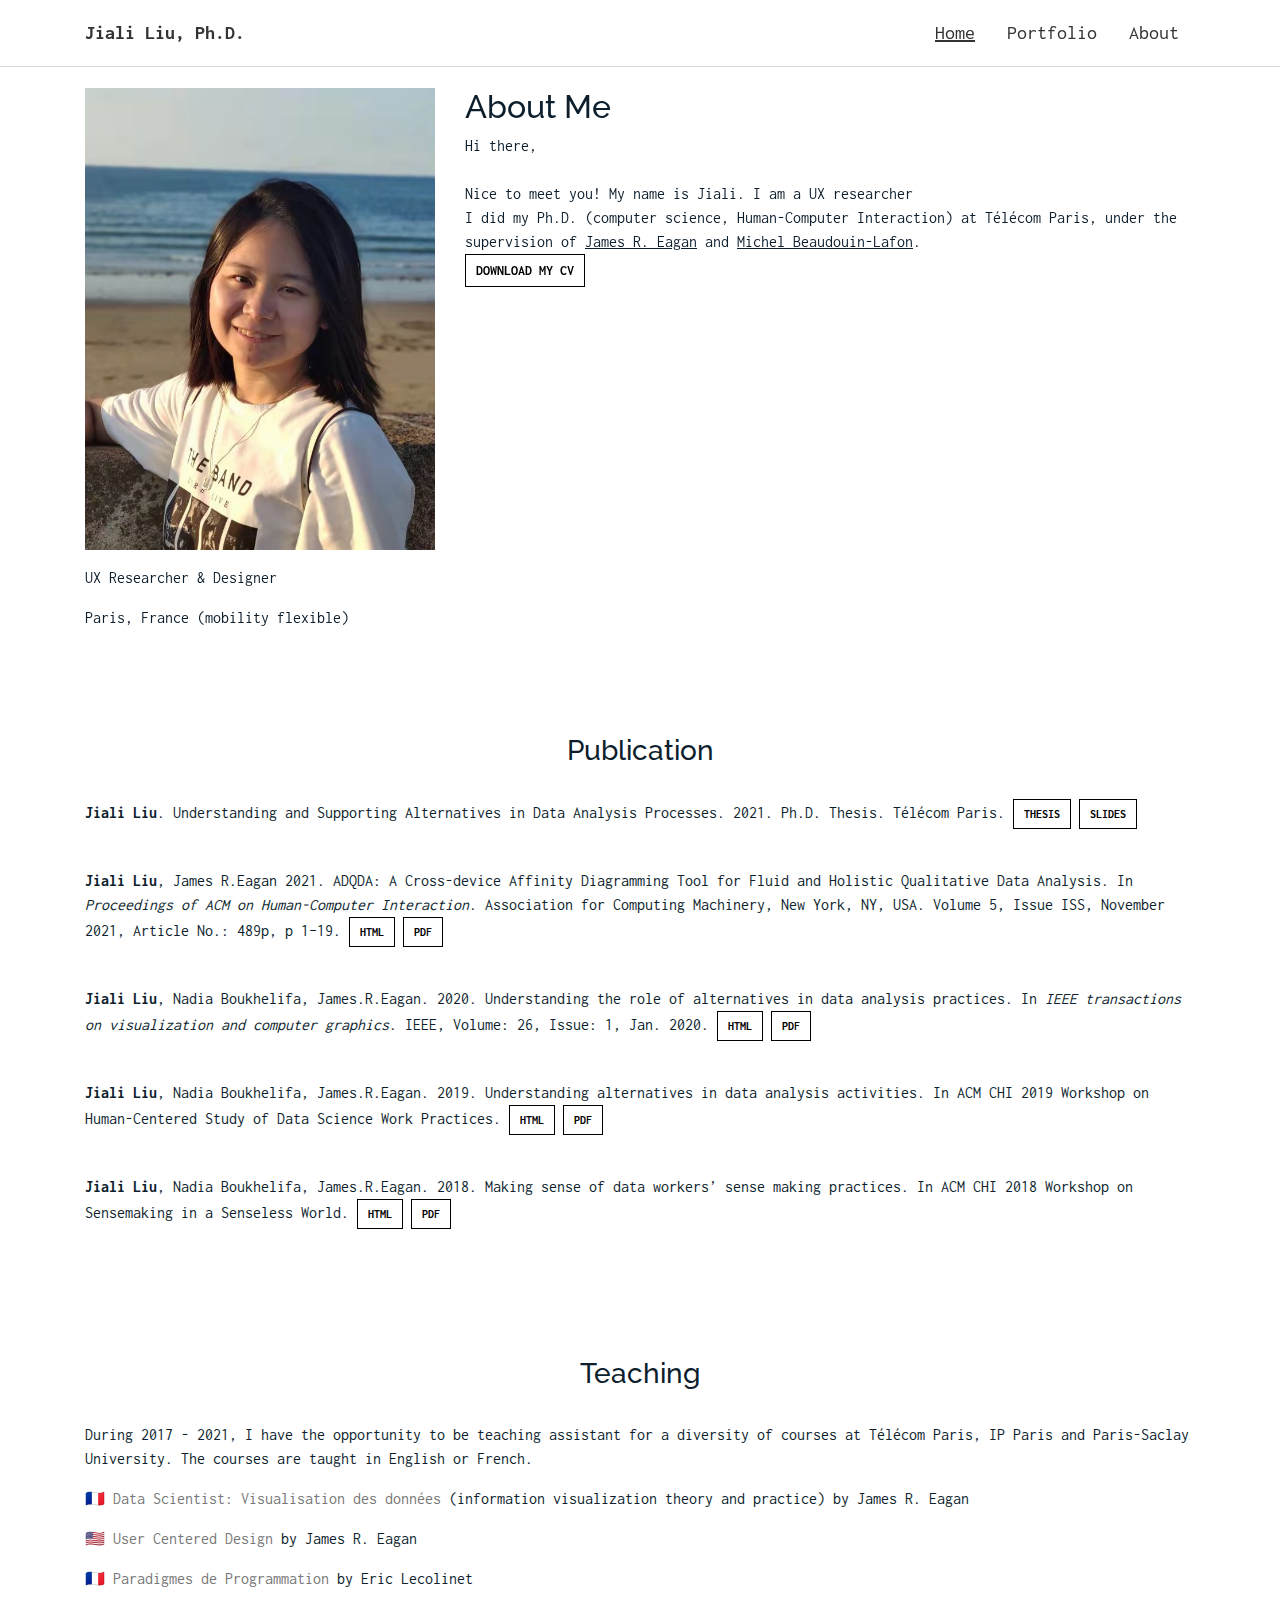
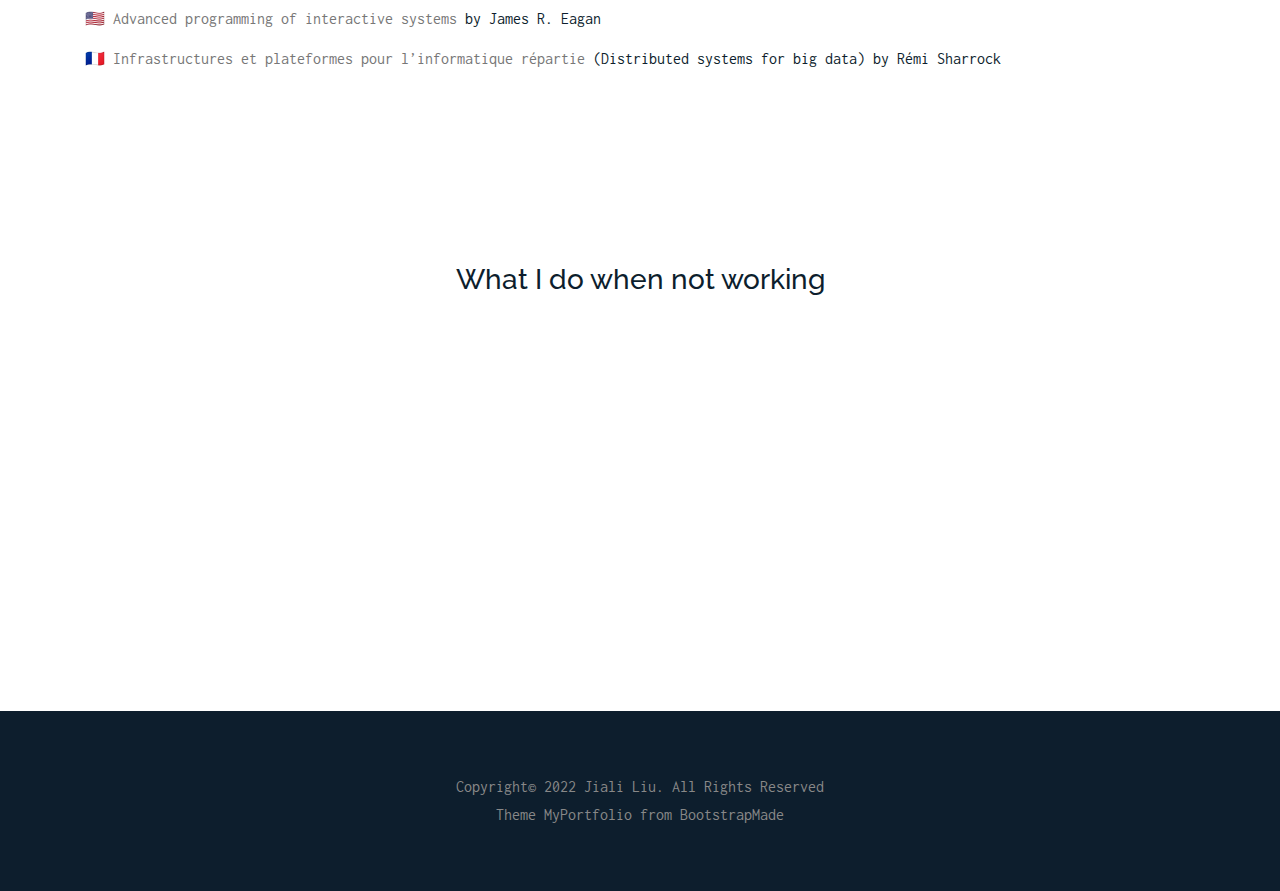
==== about.html @ c1f874d3 "change menu" ====
<!DOCTYPE html>
<html lang="en">

<head>
  <meta charset="utf-8">
  <title>About - MyPortfolio</title>
  <meta content="width=device-width, initial-scale=1.0" name="viewport">
  <meta content="" name="keywords">
  <meta content="" name="description">

  <!-- Favicons -->
  <link rel="apple-touch-icon" sizes="180x180" href="img/apple-touch-icon.png">
  <link rel="icon" type="image/png" sizes="32x32" href="img/favicon-32x32.png">
  <link rel="icon" type="image/png" sizes="16x16" href="img/favicon-16x16.png">
  <link rel="manifest" href="img/site.webmanifest">

  <!-- Google Fonts -->
  <link href="https://fonts.googleapis.com/css?family=Inconsolata:400,700|Raleway:400,700&display=swap"
    rel="stylesheet">

  <!-- Bootstrap CSS File -->
  <link href="vendor/bootstrap/css/bootstrap.min.css" rel="stylesheet">

  <!-- Vendor CSS Files -->
  <link href="vendor/icofont/icofont.min.css" rel="stylesheet">
  <link href="vendor/line-awesome/css/line-awesome.min.css" rel="stylesheet">
  <link href="vendor/aos/aos.css" rel="stylesheet">
  <link href="vendor/owlcarousel/assets/owl.carousel.min.css" rel="stylesheet">

  <!-- Template Main CSS File -->
  <link href="css/style.css" rel="stylesheet">
  <script src="https://ajax.googleapis.com/ajax/libs/jquery/3.5.1/jquery.min.js"></script>
  <!-- =======================================================
    Template Name: MyPortfolio
    Template URL: https://bootstrapmade.com/myportfolio-bootstrap-portfolio-website-template/
    Author: BootstrapMade.com
    Author URL: https://bootstrapmade.com/
  ======================================================= -->
</head>

<body>

  <!--Navigation bar-->
<div id="nav-placeholder">
</div>

<script>
$(function(){
  $("#nav-placeholder").load("nav.html");
  $("menu-about").attr('class', 'nav-item active');
  $("menu-home").attr('class', 'nav-item');
  $("#menu-portfolio").attr('class', 'nav-item');

});
</script>
<!--end of Navigation bar-->

  <main id="main">

    <div class="site-section pb-0 site-portfolio">
      <div class="container">

        <div class="row">
          <div class="col-md-8 ml-auto order-2" data-aos="fade-up">
            <h2>About Me</h2>
            <p class="mb-0">Hi there,</p>
            <br>
            <p class="mb-0">Nice to meet you! My name is Jiali. I am a UX researcher</p>

            <p class="mb-0">I did my Ph.D. (computer science, Human-Computer Interaction) at Télécom Paris, under the supervision of
            <u>James R. Eagan</u> and <u>Michel Beaudouin-Lafon</u>.</p>



              <p><a href="#" class="getCV">Download my CV</a></p>
          </div>

          <div class="col-md-4 mb-4 mb-md-0" data-aos="fade-up">
            <p><img src="img/myphoto.jpeg" alt="Image" class="img-fluid "></p>
            <p>UX Researcher & Designer</p>
            <p>Paris, France (mobility flexible)</p>
          </div>

        </div>
      </div>
    </div>

    <div class="site-section pb-0" id="my-publications">
        <div class="container">
          <div class="row">
            <div class="wow fadeInUp col-md-offset-1 col-md-12 col-sm-offset-1 col-sm-12 animated" data-wow-delay="0.1s" style="visibility: visible; animation-delay: 0.1s; animation-name: fadeInUp;">
            <div class="blog-thumb">
              <div class="row justify-content-center text-center mb-4">
                <div class="col-5">
                  <h2 class="h2 heading">Publication</h2>
                </div>
              </div>


               <p><b>Jiali Liu</b>. Understanding and Supporting Alternatives in Data Analysis Processes. 2021. Ph.D. Thesis. Télécom Paris.
                 <a href="" class="readmore">Thesis </a> <a href="" class="readmore">Slides</a> </p> <br>

               <p><b>Jiali Liu</b>, James R.Eagan 2021. ADQDA: A Cross-device Affinity Diagramming Tool for Fluid and Holistic Qualitative Data Analysis.
                 In <i>Proceedings of ACM on Human-Computer Interaction</i>. Association for Computing Machinery, New York, NY, USA. Volume 5, Issue ISS, November 2021, Article No.: 489p, p 1–19.
                 <a href="https://dl.acm.org/doi/10.1145/3488534" class="readmore">HTML </a> <a href="/img/pdf/[CameraReady]ADQDA_Paper_for_ISS.pdf" class="readmore">pdf</a> </p> <br>

               <p><b>Jiali Liu</b>, Nadia Boukhelifa, James.R.Eagan. 2020. Understanding the role of alternatives in data analysis practices. In <i>IEEE transactions on visualization and computer graphics</i>.
                 IEEE, Volume: 26, Issue: 1, Jan. 2020.
                 <a href="https://ieeexplore.ieee.org/document/8805460" class="readmore">HTML </a> <a href="/img/pdf/[CameraReady]Alternatives_Paper.pdf" class="readmore">pdf</a> </p> <br>


                <p><b>Jiali Liu</b>, Nadia Boukhelifa, James.R.Eagan. 2019. Understanding alternatives in data analysis activities. In ACM CHI 2019 Workshop on Human-Centered Study of Data Science Work Practices.
                <a href="https://hal.archives-ouvertes.fr/hal-02192510/" class="readmore">HTML </a> <a href="/img/pdf/liu_chiw_2019.pdf" class="readmore">pdf</a> </p> <br>


                <p><b>Jiali Liu</b>, Nadia Boukhelifa, James.R.Eagan. 2018. Making sense of data workers’ sense making practices. In ACM CHI 2018 Workshop on Sensemaking in a Senseless World.
                  <a href="https://hal.inrae.fr/hal-02734014" class="readmore">HTML </a> <a href="/img/pdf/liu_chiw_2018.pdf" class="readmore">pdf</a> </p> <br>
            </div>
            </div>

          </div>
        </div>
    </div>

    <div class="site-section" id="my-teaching">
        <div class="container">
          <div class="row">
            <div class="wow fadeInUp col-md-offset-1 col-md-12 col-sm-offset-1 col-sm-12 animated" data-wow-delay="0.1s" style="visibility: visible; animation-delay: 0.1s; animation-name: fadeInUp;">
            <div class="blog-thumb">
              <div class="row justify-content-center text-center mb-4">
                <div class="col-5">
                  <h2 class="h2 heading">Teaching</h2>
                </div>
              </div>
              <p>During 2017 - 2021, I have the opportunity to be teaching assistant for a diversity of courses at Télécom Paris, IP Paris and Paris-Saclay University.
                The courses are taught in English or French.</p>
                  <p> 🇫🇷 <a href="https://perso.telecom-paristech.fr/eagan/class/ces-ds/">Data Scientist: Visualisation des données </a> (information visualization theory and practice) by James R. Eagan</p>

                  <p> 🇺🇸 <a href="https://perso.telecom-paristech.fr/eagan/class/igr203/">User Centered Design</a> by James R. Eagan
                  </p>

                  <p> 🇫🇷 <a href="https://perso.telecom-paristech.fr/elc/inf224/">Paradigmes de Programmation</a> by Eric Lecolinet
                  </p>

                  <p> 🇺🇸 <a href="https://perso.telecom-paristech.fr/eagan/class/advUI/">Advanced programming of interactive systems</a> by James R. Eagan
                  </p>

                  <p> 🇫🇷 <a href="https://perso.telecom-paristech.fr/eagan/class/advUI/">Infrastructures et plateformes pour l’informatique répartie </a> (Distributed systems for big data) by Rémi Sharrock
                  </p>
              </ul>
            </div>
            </div>

          </div>
        </div>
    </div>

    <div class="site-section">
      <div class="container">
        <div class="row justify-content-center text-center mb-4">
          <div class="col-12">
            <h3 class="h3 heading">What I do when not working</h3>
            <p> </p>
          </div>
        </div>

        <div class="row" data-aos="fade-up" data-aos-delay="200">
          <div class="item web col-sm-6 col-md-4 col-lg-4 mb-4">
              <img class="img-fluid" src="img/hobby/biking.jpeg">
          </div>

        </div>
      </div>
    </div>


  </main>
  <!--footer-->
<div id="footer-placeholder">
</div>

<script>
$(function(){
  $("#footer-placeholder").load("footer.html");
  console.log("hhhh");
});
</script>
<!--end of footer-->

  <!-- Vendor JS Files -->
  <script src="vendor/jquery/jquery.min.js"></script>
  <script src="vendor/jquery/jquery-migrate.min.js"></script>
  <script src="vendor/bootstrap/js/bootstrap.min.js"></script>
  <script src="vendor/easing/easing.min.js"></script>
  <script src="vendor/php-email-form/validate.js"></script>
  <script src="vendor/isotope/isotope.pkgd.min.js"></script>
  <script src="vendor/aos/aos.js"></script>
  <script src="vendor/owlcarousel/owl.carousel.min.js"></script>

  <!-- Template Main JS File -->
  <script src="js/main.js"></script>

</body>

</html>
---- vendor/line-awesome/css/line-awesome.min.css ----
.la,.lab,.lad,.lal,.lar,.las{-moz-osx-font-smoothing:grayscale;-webkit-font-smoothing:antialiased;display:inline-block;font-style:normal;font-variant:normal;text-rendering:auto;line-height:1}.la-lg{font-size:1.33333em;line-height:.75em;vertical-align:-.0667em}.la-xs{font-size:.75em}.la-sm{font-size:.875em}.la-1x{font-size:1em}.la-2x{font-size:2em}.la-3x{font-size:3em}.la-4x{font-size:4em}.la-5x{font-size:5em}.la-6x{font-size:6em}.la-7x{font-size:7em}.la-8x{font-size:8em}.la-9x{font-size:9em}.la-10x{font-size:10em}.la-fw{text-align:center;width:1.25em}.la-ul{list-style-type:none;margin-left:2.5em;padding-left:0}.la-ul>li{position:relative}.la-li{left:-2em;position:absolute;text-align:center;width:2em;line-height:inherit}.la-border{border:solid .08em #eee;border-radius:.1em;padding:.2em .25em .15em}.la-pull-left{float:left}.la-pull-right{float:right}.la.la-pull-left,.lab.la-pull-left,.lal.la-pull-left,.lar.la-pull-left,.las.la-pull-left{margin-right:.3em}.la.la-pull-right,.lab.la-pull-right,.lal.la-pull-right,.lar.la-pull-right,.las.la-pull-right{margin-left:.3em}.la-spin{-webkit-animation:la-spin 2s infinite linear;animation:la-spin 2s infinite linear}.la-pulse{-webkit-animation:la-spin 1s infinite steps(8);animation:la-spin 1s infinite steps(8)}@-webkit-keyframes la-spin{0%{-webkit-transform:rotate(0);transform:rotate(0)}100%{-webkit-transform:rotate(360deg);transform:rotate(360deg)}}@keyframes la-spin{0%{-webkit-transform:rotate(0);transform:rotate(0)}100%{-webkit-transform:rotate(360deg);transform:rotate(360deg)}}.la-rotate-90{-webkit-transform:rotate(90deg);transform:rotate(90deg)}.la-rotate-180{-webkit-transform:rotate(180deg);transform:rotate(180deg)}.la-rotate-270{-webkit-transform:rotate(270deg);transform:rotate(270deg)}.la-flip-horizontal{-webkit-transform:scale(-1,1);transform:scale(-1,1)}.la-flip-vertical{-webkit-transform:scale(1,-1);transform:scale(1,-1)}.la-flip-both,.la-flip-horizontal.la-flip-vertical{-webkit-transform:scale(-1,-1);transform:scale(-1,-1)}:root .la-flip-both,:root .la-flip-horizontal,:root .la-flip-vertical,:root .la-rotate-180,:root .la-rotate-270,:root .la-rotate-90{-webkit-filter:none;filter:none}.la-stack{display:inline-block;height:2em;line-height:2em;position:relative;vertical-align:middle;width:2.5em}.la-stack-1x,.la-stack-2x{left:0;position:absolute;text-align:center;width:100%}.la-stack-1x{line-height:inherit}.la-stack-2x{font-size:2em}.la-inverse{color:#fff}.la-500px:before{content:"\f26e"}.la-accessible-icon:before{content:"\f368"}.la-accusoft:before{content:"\f369"}.la-acquisitions-incorporated:before{content:"\f6af"}.la-ad:before{content:"\f641"}.la-address-book:before{content:"\f2b9"}.la-address-card:before{content:"\f2bb"}.la-adjust:before{content:"\f042"}.la-adn:before{content:"\f170"}.la-adobe:before{content:"\f778"}.la-adversal:before{content:"\f36a"}.la-affiliatetheme:before{content:"\f36b"}.la-air-freshener:before{content:"\f5d0"}.la-airbnb:before{content:"\f834"}.la-algolia:before{content:"\f36c"}.la-align-center:before{content:"\f037"}.la-align-justify:before{content:"\f039"}.la-align-left:before{content:"\f036"}.la-align-right:before{content:"\f038"}.la-alipay:before{content:"\f642"}.la-allergies:before{content:"\f461"}.la-amazon:before{content:"\f270"}.la-amazon-pay:before{content:"\f42c"}.la-ambulance:before{content:"\f0f9"}.la-american-sign-language-interpreting:before{content:"\f2a3"}.la-amilia:before{content:"\f36d"}.la-anchor:before{content:"\f13d"}.la-android:before{content:"\f17b"}.la-angellist:before{content:"\f209"}.la-angle-double-down:before{content:"\f103"}.la-angle-double-left:before{content:"\f100"}.la-angle-double-right:before{content:"\f101"}.la-angle-double-up:before{content:"\f102"}.la-angle-down:before{content:"\f107"}.la-angle-left:before{content:"\f104"}.la-angle-right:before{content:"\f105"}.la-angle-up:before{content:"\f106"}.la-angry:before{content:"\f556"}.la-angrycreative:before{content:"\f36e"}.la-angular:before{content:"\f420"}.la-ankh:before{content:"\f644"}.la-app-store:before{content:"\f36f"}.la-app-store-ios:before{content:"\f370"}.la-apper:before{content:"\f371"}.la-apple:before{content:"\f179"}.la-apple-alt:before{content:"\f5d1"}.la-apple-pay:before{content:"\f415"}.la-archive:before{content:"\f187"}.la-archway:before{content:"\f557"}.la-arrow-alt-circle-down:before{content:"\f358"}.la-arrow-alt-circle-left:before{content:"\f359"}.la-arrow-alt-circle-right:before{content:"\f35a"}.la-arrow-alt-circle-up:before{content:"\f35b"}.la-arrow-circle-down:before{content:"\f0ab"}.la-arrow-circle-left:before{content:"\f0a8"}.la-arrow-circle-right:before{content:"\f0a9"}.la-arrow-circle-up:before{content:"\f0aa"}.la-arrow-down:before{content:"\f063"}.la-arrow-left:before{content:"\f060"}.la-arrow-right:before{content:"\f061"}.la-arrow-up:before{content:"\f062"}.la-arrows-alt:before{content:"\f0b2"}.la-arrows-alt-h:before{content:"\f337"}.la-arrows-alt-v:before{content:"\f338"}.la-artstation:before{content:"\f77a"}.la-assistive-listening-systems:before{content:"\f2a2"}.la-asterisk:before{content:"\f069"}.la-asymmetrik:before{content:"\f372"}.la-at:before{content:"\f1fa"}.la-atlas:before{content:"\f558"}.la-atlassian:before{content:"\f77b"}.la-atom:before{content:"\f5d2"}.la-audible:before{content:"\f373"}.la-audio-description:before{content:"\f29e"}.la-autoprefixer:before{content:"\f41c"}.la-avianex:before{content:"\f374"}.la-aviato:before{content:"\f421"}.la-award:before{content:"\f559"}.la-aws:before{content:"\f375"}.la-baby:before{content:"\f77c"}.la-baby-carriage:before{content:"\f77d"}.la-backspace:before{content:"\f55a"}.la-backward:before{content:"\f04a"}.la-bacon:before{content:"\f7e5"}.la-balance-scale:before{content:"\f24e"}.la-balance-scale-left:before{content:"\f515"}.la-balance-scale-right:before{content:"\f516"}.la-ban:before{content:"\f05e"}.la-band-aid:before{content:"\f462"}.la-bandcamp:before{content:"\f2d5"}.la-barcode:before{content:"\f02a"}.la-bars:before{content:"\f0c9"}.la-baseball-ball:before{content:"\f433"}.la-basketball-ball:before{content:"\f434"}.la-bath:before{content:"\f2cd"}.la-battery-empty:before{content:"\f244"}.la-battery-full:before{content:"\f240"}.la-battery-half:before{content:"\f242"}.la-battery-quarter:before{content:"\f243"}.la-battery-three-quarters:before{content:"\f241"}.la-battle-net:before{content:"\f835"}.la-bed:before{content:"\f236"}.la-beer:before{content:"\f0fc"}.la-behance:before{content:"\f1b4"}.la-behance-square:before{content:"\f1b5"}.la-bell:before{content:"\f0f3"}.la-bell-slash:before{content:"\f1f6"}.la-bezier-curve:before{content:"\f55b"}.la-bible:before{content:"\f647"}.la-bicycle:before{content:"\f206"}.la-biking:before{content:"\f84a"}.la-bimobject:before{content:"\f378"}.la-binoculars:before{content:"\f1e5"}.la-biohazard:before{content:"\f780"}.la-birthday-cake:before{content:"\f1fd"}.la-bitbucket:before{content:"\f171"}.la-bitcoin:before{content:"\f379"}.la-bity:before{content:"\f37a"}.la-black-tie:before{content:"\f27e"}.la-blackberry:before{content:"\f37b"}.la-blender:before{content:"\f517"}.la-blender-phone:before{content:"\f6b6"}.la-blind:before{content:"\f29d"}.la-blog:before{content:"\f781"}.la-blogger:before{content:"\f37c"}.la-blogger-b:before{content:"\f37d"}.la-bluetooth:before{content:"\f293"}.la-bluetooth-b:before{content:"\f294"}.la-bold:before{content:"\f032"}.la-bolt:before{content:"\f0e7"}.la-bomb:before{content:"\f1e2"}.la-bone:before{content:"\f5d7"}.la-bong:before{content:"\f55c"}.la-book:before{content:"\f02d"}.la-book-dead:before{content:"\f6b7"}.la-book-medical:before{content:"\f7e6"}.la-book-open:before{content:"\f518"}.la-book-reader:before{content:"\f5da"}.la-bookmark:before{content:"\f02e"}.la-bootstrap:before{content:"\f836"}.la-border-all:before{content:"\f84c"}.la-border-none:before{content:"\f850"}.la-border-style:before{content:"\f853"}.la-bowling-ball:before{content:"\f436"}.la-box:before{content:"\f466"}.la-box-open:before{content:"\f49e"}.la-boxes:before{content:"\f468"}.la-braille:before{content:"\f2a1"}.la-brain:before{content:"\f5dc"}.la-bread-slice:before{content:"\f7ec"}.la-briefcase:before{content:"\f0b1"}.la-briefcase-medical:before{content:"\f469"}.la-broadcast-tower:before{content:"\f519"}.la-broom:before{content:"\f51a"}.la-brush:before{content:"\f55d"}.la-btc:before{content:"\f15a"}.la-buffer:before{content:"\f837"}.la-bug:before{content:"\f188"}.la-building:before{content:"\f1ad"}.la-bullhorn:before{content:"\f0a1"}.la-bullseye:before{content:"\f140"}.la-burn:before{content:"\f46a"}.la-buromobelexperte:before{content:"\f37f"}.la-bus:before{content:"\f207"}.la-bus-alt:before{content:"\f55e"}.la-business-time:before{content:"\f64a"}.la-buy-n-large:before{content:"\f8a6"}.la-buysellads:before{content:"\f20d"}.la-calculator:before{content:"\f1ec"}.la-calendar:before{content:"\f133"}.la-calendar-alt:before{content:"\f073"}.la-calendar-check:before{content:"\f274"}.la-calendar-day:before{content:"\f783"}.la-calendar-minus:before{content:"\f272"}.la-calendar-plus:before{content:"\f271"}.la-calendar-times:before{content:"\f273"}.la-calendar-week:before{content:"\f784"}.la-camera:before{content:"\f030"}.la-camera-retro:before{content:"\f083"}.la-campground:before{content:"\f6bb"}.la-canadian-maple-leaf:before{content:"\f785"}.la-candy-cane:before{content:"\f786"}.la-cannabis:before{content:"\f55f"}.la-capsules:before{content:"\f46b"}.la-car:before{content:"\f1b9"}.la-car-alt:before{content:"\f5de"}.la-car-battery:before{content:"\f5df"}.la-car-crash:before{content:"\f5e1"}.la-car-side:before{content:"\f5e4"}.la-caret-down:before{content:"\f0d7"}.la-caret-left:before{content:"\f0d9"}.la-caret-right:before{content:"\f0da"}.la-caret-square-down:before{content:"\f150"}.la-caret-square-left:before{content:"\f191"}.la-caret-square-right:before{content:"\f152"}.la-caret-square-up:before{content:"\f151"}.la-caret-up:before{content:"\f0d8"}.la-carrot:before{content:"\f787"}.la-cart-arrow-down:before{content:"\f218"}.la-cart-plus:before{content:"\f217"}.la-cash-register:before{content:"\f788"}.la-cat:before{content:"\f6be"}.la-cc-amazon-pay:before{content:"\f42d"}.la-cc-amex:before{content:"\f1f3"}.la-cc-apple-pay:before{content:"\f416"}.la-cc-diners-club:before{content:"\f24c"}.la-cc-discover:before{content:"\f1f2"}.la-cc-jcb:before{content:"\f24b"}.la-cc-mastercard:before{content:"\f1f1"}.la-cc-paypal:before{content:"\f1f4"}.la-cc-stripe:before{content:"\f1f5"}.la-cc-visa:before{content:"\f1f0"}.la-centercode:before{content:"\f380"}.la-centos:before{content:"\f789"}.la-certificate:before{content:"\f0a3"}.la-chair:before{content:"\f6c0"}.la-chalkboard:before{content:"\f51b"}.la-chalkboard-teacher:before{content:"\f51c"}.la-charging-station:before{content:"\f5e7"}.la-chart-area:before{content:"\f1fe"}.la-chart-bar:before{content:"\f080"}.la-chart-line:before{content:"\f201"}.la-chart-pie:before{content:"\f200"}.la-check:before{content:"\f00c"}.la-check-circle:before{content:"\f058"}.la-check-double:before{content:"\f560"}.la-check-square:before{content:"\f14a"}.la-cheese:before{content:"\f7ef"}.la-chess:before{content:"\f439"}.la-chess-bishop:before{content:"\f43a"}.la-chess-board:before{content:"\f43c"}.la-chess-king:before{content:"\f43f"}.la-chess-knight:before{content:"\f441"}.la-chess-pawn:before{content:"\f443"}.la-chess-queen:before{content:"\f445"}.la-chess-rook:before{content:"\f447"}.la-chevron-circle-down:before{content:"\f13a"}.la-chevron-circle-left:before{content:"\f137"}.la-chevron-circle-right:before{content:"\f138"}.la-chevron-circle-up:before{content:"\f139"}.la-chevron-down:before{content:"\f078"}.la-chevron-left:before{content:"\f053"}.la-chevron-right:before{content:"\f054"}.la-chevron-up:before{content:"\f077"}.la-child:before{content:"\f1ae"}.la-chrome:before{content:"\f268"}.la-chromecast:before{content:"\f838"}.la-church:before{content:"\f51d"}.la-circle:before{content:"\f111"}.la-circle-notch:before{content:"\f1ce"}.la-city:before{content:"\f64f"}.la-clinic-medical:before{content:"\f7f2"}.la-clipboard:before{content:"\f328"}.la-clipboard-check:before{content:"\f46c"}.la-clipboard-list:before{content:"\f46d"}.la-clock:before{content:"\f017"}.la-clone:before{content:"\f24d"}.la-closed-captioning:before{content:"\f20a"}.la-cloud:before{content:"\f0c2"}.la-cloud-download-alt:before{content:"\f381"}.la-cloud-meatball:before{content:"\f73b"}.la-cloud-moon:before{content:"\f6c3"}.la-cloud-moon-rain:before{content:"\f73c"}.la-cloud-rain:before{content:"\f73d"}.la-cloud-showers-heavy:before{content:"\f740"}.la-cloud-sun:before{content:"\f6c4"}.la-cloud-sun-rain:before{content:"\f743"}.la-cloud-upload-alt:before{content:"\f382"}.la-cloudscale:before{content:"\f383"}.la-cloudsmith:before{content:"\f384"}.la-cloudversify:before{content:"\f385"}.la-cocktail:before{content:"\f561"}.la-code:before{content:"\f121"}.la-code-branch:before{content:"\f126"}.la-codepen:before{content:"\f1cb"}.la-codiepie:before{content:"\f284"}.la-coffee:before{content:"\f0f4"}.la-cog:before{content:"\f013"}.la-cogs:before{content:"\f085"}.la-coins:before{content:"\f51e"}.la-columns:before{content:"\f0db"}.la-comment:before{content:"\f075"}.la-comment-alt:before{content:"\f27a"}.la-comment-dollar:before{content:"\f651"}.la-comment-dots:before{content:"\f4ad"}.la-comment-medical:before{content:"\f7f5"}.la-comment-slash:before{content:"\f4b3"}.la-comments:before{content:"\f086"}.la-comments-dollar:before{content:"\f653"}.la-compact-disc:before{content:"\f51f"}.la-compass:before{content:"\f14e"}.la-compress:before{content:"\f066"}.la-compress-arrows-alt:before{content:"\f78c"}.la-concierge-bell:before{content:"\f562"}.la-confluence:before{content:"\f78d"}.la-connectdevelop:before{content:"\f20e"}.la-contao:before{content:"\f26d"}.la-cookie:before{content:"\f563"}.la-cookie-bite:before{content:"\f564"}.la-copy:before{content:"\f0c5"}.la-copyright:before{content:"\f1f9"}.la-cotton-bureau:before{content:"\f89e"}.la-couch:before{content:"\f4b8"}.la-cpanel:before{content:"\f388"}.la-creative-commons:before{content:"\f25e"}.la-creative-commons-by:before{content:"\f4e7"}.la-creative-commons-nc:before{content:"\f4e8"}.la-creative-commons-nc-eu:before{content:"\f4e9"}.la-creative-commons-nc-jp:before{content:"\f4ea"}.la-creative-commons-nd:before{content:"\f4eb"}.la-creative-commons-pd:before{content:"\f4ec"}.la-creative-commons-pd-alt:before{content:"\f4ed"}.la-creative-commons-remix:before{content:"\f4ee"}.la-creative-commons-sa:before{content:"\f4ef"}.la-creative-commons-sampling:before{content:"\f4f0"}.la-creative-commons-sampling-plus:before{content:"\f4f1"}.la-creative-commons-share:before{content:"\f4f2"}.la-creative-commons-zero:before{content:"\f4f3"}.la-credit-card:before{content:"\f09d"}.la-critical-role:before{content:"\f6c9"}.la-crop:before{content:"\f125"}.la-crop-alt:before{content:"\f565"}.la-cross:before{content:"\f654"}.la-crosshairs:before{content:"\f05b"}.la-crow:before{content:"\f520"}.la-crown:before{content:"\f521"}.la-crutch:before{content:"\f7f7"}.la-css3:before{content:"\f13c"}.la-css3-alt:before{content:"\f38b"}.la-cube:before{content:"\f1b2"}.la-cubes:before{content:"\f1b3"}.la-cut:before{content:"\f0c4"}.la-cuttlefish:before{content:"\f38c"}.la-d-and-d:before{content:"\f38d"}.la-d-and-d-beyond:before{content:"\f6ca"}.la-dashcube:before{content:"\f210"}.la-database:before{content:"\f1c0"}.la-deaf:before{content:"\f2a4"}.la-delicious:before{content:"\f1a5"}.la-democrat:before{content:"\f747"}.la-deploydog:before{content:"\f38e"}.la-deskpro:before{content:"\f38f"}.la-desktop:before{content:"\f108"}.la-dev:before{content:"\f6cc"}.la-deviantart:before{content:"\f1bd"}.la-dharmachakra:before{content:"\f655"}.la-dhl:before{content:"\f790"}.la-diagnoses:before{content:"\f470"}.la-diaspora:before{content:"\f791"}.la-dice:before{content:"\f522"}.la-dice-d20:before{content:"\f6cf"}.la-dice-d6:before{content:"\f6d1"}.la-dice-five:before{content:"\f523"}.la-dice-four:before{content:"\f524"}.la-dice-one:before{content:"\f525"}.la-dice-six:before{content:"\f526"}.la-dice-three:before{content:"\f527"}.la-dice-two:before{content:"\f528"}.la-digg:before{content:"\f1a6"}.la-digital-ocean:before{content:"\f391"}.la-digital-tachograph:before{content:"\f566"}.la-directions:before{content:"\f5eb"}.la-discord:before{content:"\f392"}.la-discourse:before{content:"\f393"}.la-divide:before{content:"\f529"}.la-dizzy:before{content:"\f567"}.la-dna:before{content:"\f471"}.la-dochub:before{content:"\f394"}.la-docker:before{content:"\f395"}.la-dog:before{content:"\f6d3"}.la-dollar-sign:before{content:"\f155"}.la-dolly:before{content:"\f472"}.la-dolly-flatbed:before{content:"\f474"}.la-donate:before{content:"\f4b9"}.la-door-closed:before{content:"\f52a"}.la-door-open:before{content:"\f52b"}.la-dot-circle:before{content:"\f192"}.la-dove:before{content:"\f4ba"}.la-download:before{content:"\f019"}.la-draft2digital:before{content:"\f396"}.la-drafting-compass:before{content:"\f568"}.la-dragon:before{content:"\f6d5"}.la-draw-polygon:before{content:"\f5ee"}.la-dribbble:before{content:"\f17d"}.la-dribbble-square:before{content:"\f397"}.la-dropbox:before{content:"\f16b"}.la-drum:before{content:"\f569"}.la-drum-steelpan:before{content:"\f56a"}.la-drumstick-bite:before{content:"\f6d7"}.la-drupal:before{content:"\f1a9"}.la-dumbbell:before{content:"\f44b"}.la-dumpster:before{content:"\f793"}.la-dumpster-fire:before{content:"\f794"}.la-dungeon:before{content:"\f6d9"}.la-dyalog:before{content:"\f399"}.la-earlybirds:before{content:"\f39a"}.la-ebay:before{content:"\f4f4"}.la-edge:before{content:"\f282"}.la-edit:before{content:"\f044"}.la-egg:before{content:"\f7fb"}.la-eject:before{content:"\f052"}.la-elementor:before{content:"\f430"}.la-ellipsis-h:before{content:"\f141"}.la-ellipsis-v:before{content:"\f142"}.la-ello:before{content:"\f5f1"}.la-ember:before{content:"\f423"}.la-empire:before{content:"\f1d1"}.la-envelope:before{content:"\f0e0"}.la-envelope-open:before{content:"\f2b6"}.la-envelope-open-text:before{content:"\f658"}.la-envelope-square:before{content:"\f199"}.la-envira:before{content:"\f299"}.la-equals:before{content:"\f52c"}.la-eraser:before{content:"\f12d"}.la-erlang:before{content:"\f39d"}.la-ethereum:before{content:"\f42e"}.la-ethernet:before{content:"\f796"}.la-etsy:before{content:"\f2d7"}.la-euro-sign:before{content:"\f153"}.la-evernote:before{content:"\f839"}.la-exchange-alt:before{content:"\f362"}.la-exclamation:before{content:"\f12a"}.la-exclamation-circle:before{content:"\f06a"}.la-exclamation-triangle:before{content:"\f071"}.la-expand:before{content:"\f065"}.la-expand-arrows-alt:before{content:"\f31e"}.la-expeditedssl:before{content:"\f23e"}.la-external-link-alt:before{content:"\f35d"}.la-external-link-square-alt:before{content:"\f360"}.la-eye:before{content:"\f06e"}.la-eye-dropper:before{content:"\f1fb"}.la-eye-slash:before{content:"\f070"}.la-facebook:before{content:"\f09a"}.la-facebook-f:before{content:"\f39e"}.la-facebook-messenger:before{content:"\f39f"}.la-facebook-square:before{content:"\f082"}.la-fan:before{content:"\f863"}.la-fantasy-flight-games:before{content:"\f6dc"}.la-fast-backward:before{content:"\f049"}.la-fast-forward:before{content:"\f050"}.la-fax:before{content:"\f1ac"}.la-feather:before{content:"\f52d"}.la-feather-alt:before{content:"\f56b"}.la-fedex:before{content:"\f797"}.la-fedora:before{content:"\f798"}.la-female:before{content:"\f182"}.la-fighter-jet:before{content:"\f0fb"}.la-figma:before{content:"\f799"}.la-file:before{content:"\f15b"}.la-file-alt:before{content:"\f15c"}.la-file-archive:before{content:"\f1c6"}.la-file-audio:before{content:"\f1c7"}.la-file-code:before{content:"\f1c9"}.la-file-contract:before{content:"\f56c"}.la-file-csv:before{content:"\f6dd"}.la-file-download:before{content:"\f56d"}.la-file-excel:before{content:"\f1c3"}.la-file-export:before{content:"\f56e"}.la-file-image:before{content:"\f1c5"}.la-file-import:before{content:"\f56f"}.la-file-invoice:before{content:"\f570"}.la-file-invoice-dollar:before{content:"\f571"}.la-file-medical:before{content:"\f477"}.la-file-medical-alt:before{content:"\f478"}.la-file-pdf:before{content:"\f1c1"}.la-file-powerpoint:before{content:"\f1c4"}.la-file-prescription:before{content:"\f572"}.la-file-signature:before{content:"\f573"}.la-file-upload:before{content:"\f574"}.la-file-video:before{content:"\f1c8"}.la-file-word:before{content:"\f1c2"}.la-fill:before{content:"\f575"}.la-fill-drip:before{content:"\f576"}.la-film:before{content:"\f008"}.la-filter:before{content:"\f0b0"}.la-fingerprint:before{content:"\f577"}.la-fire:before{content:"\f06d"}.la-fire-alt:before{content:"\f7e4"}.la-fire-extinguisher:before{content:"\f134"}.la-firefox:before{content:"\f269"}.la-first-aid:before{content:"\f479"}.la-first-order:before{content:"\f2b0"}.la-first-order-alt:before{content:"\f50a"}.la-firstdraft:before{content:"\f3a1"}.la-fish:before{content:"\f578"}.la-fist-raised:before{content:"\f6de"}.la-flag:before{content:"\f024"}.la-flag-checkered:before{content:"\f11e"}.la-flag-usa:before{content:"\f74d"}.la-flask:before{content:"\f0c3"}.la-flickr:before{content:"\f16e"}.la-flipboard:before{content:"\f44d"}.la-flushed:before{content:"\f579"}.la-fly:before{content:"\f417"}.la-folder:before{content:"\f07b"}.la-folder-minus:before{content:"\f65d"}.la-folder-open:before{content:"\f07c"}.la-folder-plus:before{content:"\f65e"}.la-font:before{content:"\f031"}.la-font-awesome:before{content:"\f2b4"}.la-font-awesome-alt:before{content:"\f35c"}.la-font-awesome-flag:before{content:"\f425"}.la-font-awesome-logo-full:before{content:"\f4e6"}.la-fonticons:before{content:"\f280"}.la-fonticons-fi:before{content:"\f3a2"}.la-football-ball:before{content:"\f44e"}.la-fort-awesome:before{content:"\f286"}.la-fort-awesome-alt:before{content:"\f3a3"}.la-forumbee:before{content:"\f211"}.la-forward:before{content:"\f04e"}.la-foursquare:before{content:"\f180"}.la-free-code-camp:before{content:"\f2c5"}.la-freebsd:before{content:"\f3a4"}.la-frog:before{content:"\f52e"}.la-frown:before{content:"\f119"}.la-frown-open:before{content:"\f57a"}.la-fulcrum:before{content:"\f50b"}.la-funnel-dollar:before{content:"\f662"}.la-futbol:before{content:"\f1e3"}.la-galactic-republic:before{content:"\f50c"}.la-galactic-senate:before{content:"\f50d"}.la-gamepad:before{content:"\f11b"}.la-gas-pump:before{content:"\f52f"}.la-gavel:before{content:"\f0e3"}.la-gem:before{content:"\f3a5"}.la-genderless:before{content:"\f22d"}.la-get-pocket:before{content:"\f265"}.la-gg:before{content:"\f260"}.la-gg-circle:before{content:"\f261"}.la-ghost:before{content:"\f6e2"}.la-gift:before{content:"\f06b"}.la-gifts:before{content:"\f79c"}.la-git:before{content:"\f1d3"}.la-git-alt:before{content:"\f841"}.la-git-square:before{content:"\f1d2"}.la-github:before{content:"\f09b"}.la-github-alt:before{content:"\f113"}.la-github-square:before{content:"\f092"}.la-gitkraken:before{content:"\f3a6"}.la-gitlab:before{content:"\f296"}.la-gitter:before{content:"\f426"}.la-glass-cheers:before{content:"\f79f"}.la-glass-martini:before{content:"\f000"}.la-glass-martini-alt:before{content:"\f57b"}.la-glass-whiskey:before{content:"\f7a0"}.la-glasses:before{content:"\f530"}.la-glide:before{content:"\f2a5"}.la-glide-g:before{content:"\f2a6"}.la-globe:before{content:"\f0ac"}.la-globe-africa:before{content:"\f57c"}.la-globe-americas:before{content:"\f57d"}.la-globe-asia:before{content:"\f57e"}.la-globe-europe:before{content:"\f7a2"}.la-gofore:before{content:"\f3a7"}.la-golf-ball:before{content:"\f450"}.la-goodreads:before{content:"\f3a8"}.la-goodreads-g:before{content:"\f3a9"}.la-google:before{content:"\f1a0"}.la-google-drive:before{content:"\f3aa"}.la-google-play:before{content:"\f3ab"}.la-google-plus:before{content:"\f2b3"}.la-google-plus-g:before{content:"\f0d5"}.la-google-plus-square:before{content:"\f0d4"}.la-google-wallet:before{content:"\f1ee"}.la-gopuram:before{content:"\f664"}.la-graduation-cap:before{content:"\f19d"}.la-gratipay:before{content:"\f184"}.la-grav:before{content:"\f2d6"}.la-greater-than:before{content:"\f531"}.la-greater-than-equal:before{content:"\f532"}.la-grimace:before{content:"\f57f"}.la-grin:before{content:"\f580"}.la-grin-alt:before{content:"\f581"}.la-grin-beam:before{content:"\f582"}.la-grin-beam-sweat:before{content:"\f583"}.la-grin-hearts:before{content:"\f584"}.la-grin-squint:before{content:"\f585"}.la-grin-squint-tears:before{content:"\f586"}.la-grin-stars:before{content:"\f587"}.la-grin-tears:before{content:"\f588"}.la-grin-tongue:before{content:"\f589"}.la-grin-tongue-squint:before{content:"\f58a"}.la-grin-tongue-wink:before{content:"\f58b"}.la-grin-wink:before{content:"\f58c"}.la-grip-horizontal:before{content:"\f58d"}.la-grip-lines:before{content:"\f7a4"}.la-grip-lines-vertical:before{content:"\f7a5"}.la-grip-vertical:before{content:"\f58e"}.la-gripfire:before{content:"\f3ac"}.la-grunt:before{content:"\f3ad"}.la-guitar:before{content:"\f7a6"}.la-gulp:before{content:"\f3ae"}.la-h-square:before{content:"\f0fd"}.la-hacker-news:before{content:"\f1d4"}.la-hacker-news-square:before{content:"\f3af"}.la-hackerrank:before{content:"\f5f7"}.la-hamburger:before{content:"\f805"}.la-hammer:before{content:"\f6e3"}.la-hamsa:before{content:"\f665"}.la-hand-holding:before{content:"\f4bd"}.la-hand-holding-heart:before{content:"\f4be"}.la-hand-holding-usd:before{content:"\f4c0"}.la-hand-lizard:before{content:"\f258"}.la-hand-middle-finger:before{content:"\f806"}.la-hand-paper:before{content:"\f256"}.la-hand-peace:before{content:"\f25b"}.la-hand-point-down:before{content:"\f0a7"}.la-hand-point-left:before{content:"\f0a5"}.la-hand-point-right:before{content:"\f0a4"}.la-hand-point-up:before{content:"\f0a6"}.la-hand-pointer:before{content:"\f25a"}.la-hand-rock:before{content:"\f255"}.la-hand-scissors:before{content:"\f257"}.la-hand-spock:before{content:"\f259"}.la-hands:before{content:"\f4c2"}.la-hands-helping:before{content:"\f4c4"}.la-handshake:before{content:"\f2b5"}.la-hanukiah:before{content:"\f6e6"}.la-hard-hat:before{content:"\f807"}.la-hashtag:before{content:"\f292"}.la-hat-cowboy:before{content:"\f8c0"}.la-hat-cowboy-side:before{content:"\f8c1"}.la-hat-wizard:before{content:"\f6e8"}.la-haykal:before{content:"\f666"}.la-hdd:before{content:"\f0a0"}.la-heading:before{content:"\f1dc"}.la-headphones:before{content:"\f025"}.la-headphones-alt:before{content:"\f58f"}.la-headset:before{content:"\f590"}.la-heart:before{content:"\f004"}.la-heart-broken:before{content:"\f7a9"}.la-heartbeat:before{content:"\f21e"}.la-helicopter:before{content:"\f533"}.la-highlighter:before{content:"\f591"}.la-hiking:before{content:"\f6ec"}.la-hippo:before{content:"\f6ed"}.la-hips:before{content:"\f452"}.la-hire-a-helper:before{content:"\f3b0"}.la-history:before{content:"\f1da"}.la-hockey-puck:before{content:"\f453"}.la-holly-berry:before{content:"\f7aa"}.la-home:before{content:"\f015"}.la-hooli:before{content:"\f427"}.la-hornbill:before{content:"\f592"}.la-horse:before{content:"\f6f0"}.la-horse-head:before{content:"\f7ab"}.la-hospital:before{content:"\f0f8"}.la-hospital-alt:before{content:"\f47d"}.la-hospital-symbol:before{content:"\f47e"}.la-hot-tub:before{content:"\f593"}.la-hotdog:before{content:"\f80f"}.la-hotel:before{content:"\f594"}.la-hotjar:before{content:"\f3b1"}.la-hourglass:before{content:"\f254"}.la-hourglass-end:before{content:"\f253"}.la-hourglass-half:before{content:"\f252"}.la-hourglass-start:before{content:"\f251"}.la-house-damage:before{content:"\f6f1"}.la-houzz:before{content:"\f27c"}.la-hryvnia:before{content:"\f6f2"}.la-html5:before{content:"\f13b"}.la-hubspot:before{content:"\f3b2"}.la-i-cursor:before{content:"\f246"}.la-ice-cream:before{content:"\f810"}.la-icicles:before{content:"\f7ad"}.la-icons:before{content:"\f86d"}.la-id-badge:before{content:"\f2c1"}.la-id-card:before{content:"\f2c2"}.la-id-card-alt:before{content:"\f47f"}.la-igloo:before{content:"\f7ae"}.la-image:before{content:"\f03e"}.la-images:before{content:"\f302"}.la-imdb:before{content:"\f2d8"}.la-inbox:before{content:"\f01c"}.la-indent:before{content:"\f03c"}.la-industry:before{content:"\f275"}.la-infinity:before{content:"\f534"}.la-info:before{content:"\f129"}.la-info-circle:before{content:"\f05a"}.la-instagram:before{content:"\f16d"}.la-intercom:before{content:"\f7af"}.la-internet-explorer:before{content:"\f26b"}.la-invision:before{content:"\f7b0"}.la-ioxhost:before{content:"\f208"}.la-italic:before{content:"\f033"}.la-itch-io:before{content:"\f83a"}.la-itunes:before{content:"\f3b4"}.la-itunes-note:before{content:"\f3b5"}.la-java:before{content:"\f4e4"}.la-jedi:before{content:"\f669"}.la-jedi-order:before{content:"\f50e"}.la-jenkins:before{content:"\f3b6"}.la-jira:before{content:"\f7b1"}.la-joget:before{content:"\f3b7"}.la-joint:before{content:"\f595"}.la-joomla:before{content:"\f1aa"}.la-journal-whills:before{content:"\f66a"}.la-js:before{content:"\f3b8"}.la-js-square:before{content:"\f3b9"}.la-jsfiddle:before{content:"\f1cc"}.la-kaaba:before{content:"\f66b"}.la-kaggle:before{content:"\f5fa"}.la-key:before{content:"\f084"}.la-keybase:before{content:"\f4f5"}.la-keyboard:before{content:"\f11c"}.la-keycdn:before{content:"\f3ba"}.la-khanda:before{content:"\f66d"}.la-kickstarter:before{content:"\f3bb"}.la-kickstarter-k:before{content:"\f3bc"}.la-kiss:before{content:"\f596"}.la-kiss-beam:before{content:"\f597"}.la-kiss-wink-heart:before{content:"\f598"}.la-kiwi-bird:before{content:"\f535"}.la-korvue:before{content:"\f42f"}.la-landmark:before{content:"\f66f"}.la-language:before{content:"\f1ab"}.la-laptop:before{content:"\f109"}.la-laptop-code:before{content:"\f5fc"}.la-laptop-medical:before{content:"\f812"}.la-laravel:before{content:"\f3bd"}.la-lastfm:before{content:"\f202"}.la-lastfm-square:before{content:"\f203"}.la-laugh:before{content:"\f599"}.la-laugh-beam:before{content:"\f59a"}.la-laugh-squint:before{content:"\f59b"}.la-laugh-wink:before{content:"\f59c"}.la-layer-group:before{content:"\f5fd"}.la-leaf:before{content:"\f06c"}.la-leanpub:before{content:"\f212"}.la-lemon:before{content:"\f094"}.la-less:before{content:"\f41d"}.la-less-than:before{content:"\f536"}.la-less-than-equal:before{content:"\f537"}.la-level-down-alt:before{content:"\f3be"}.la-level-up-alt:before{content:"\f3bf"}.la-life-ring:before{content:"\f1cd"}.la-lightbulb:before{content:"\f0eb"}.la-line:before{content:"\f3c0"}.la-link:before{content:"\f0c1"}.la-linkedin:before{content:"\f08c"}.la-linkedin-in:before{content:"\f0e1"}.la-linode:before{content:"\f2b8"}.la-linux:before{content:"\f17c"}.la-lira-sign:before{content:"\f195"}.la-list:before{content:"\f03a"}.la-list-alt:before{content:"\f022"}.la-list-ol:before{content:"\f0cb"}.la-list-ul:before{content:"\f0ca"}.la-location-arrow:before{content:"\f124"}.la-lock:before{content:"\f023"}.la-lock-open:before{content:"\f3c1"}.la-long-arrow-alt-down:before{content:"\f309"}.la-long-arrow-alt-left:before{content:"\f30a"}.la-long-arrow-alt-right:before{content:"\f30b"}.la-long-arrow-alt-up:before{content:"\f30c"}.la-low-vision:before{content:"\f2a8"}.la-luggage-cart:before{content:"\f59d"}.la-lyft:before{content:"\f3c3"}.la-magento:before{content:"\f3c4"}.la-magic:before{content:"\f0d0"}.la-magnet:before{content:"\f076"}.la-mail-bulk:before{content:"\f674"}.la-mailchimp:before{content:"\f59e"}.la-male:before{content:"\f183"}.la-mandalorian:before{content:"\f50f"}.la-map:before{content:"\f279"}.la-map-marked:before{content:"\f59f"}.la-map-marked-alt:before{content:"\f5a0"}.la-map-marker:before{content:"\f041"}.la-map-marker-alt:before{content:"\f3c5"}.la-map-pin:before{content:"\f276"}.la-map-signs:before{content:"\f277"}.la-markdown:before{content:"\f60f"}.la-marker:before{content:"\f5a1"}.la-mars:before{content:"\f222"}.la-mars-double:before{content:"\f227"}.la-mars-stroke:before{content:"\f229"}.la-mars-stroke-h:before{content:"\f22b"}.la-mars-stroke-v:before{content:"\f22a"}.la-mask:before{content:"\f6fa"}.la-mastodon:before{content:"\f4f6"}.la-maxcdn:before{content:"\f136"}.la-mdb:before{content:"\f8ca"}.la-medal:before{content:"\f5a2"}.la-medapps:before{content:"\f3c6"}.la-medium:before{content:"\f23a"}.la-medium-m:before{content:"\f3c7"}.la-medkit:before{content:"\f0fa"}.la-medrt:before{content:"\f3c8"}.la-meetup:before{content:"\f2e0"}.la-megaport:before{content:"\f5a3"}.la-meh:before{content:"\f11a"}.la-meh-blank:before{content:"\f5a4"}.la-meh-rolling-eyes:before{content:"\f5a5"}.la-memory:before{content:"\f538"}.la-mendeley:before{content:"\f7b3"}.la-menorah:before{content:"\f676"}.la-mercury:before{content:"\f223"}.la-meteor:before{content:"\f753"}.la-microchip:before{content:"\f2db"}.la-microphone:before{content:"\f130"}.la-microphone-alt:before{content:"\f3c9"}.la-microphone-alt-slash:before{content:"\f539"}.la-microphone-slash:before{content:"\f131"}.la-microscope:before{content:"\f610"}.la-microsoft:before{content:"\f3ca"}.la-minus:before{content:"\f068"}.la-minus-circle:before{content:"\f056"}.la-minus-square:before{content:"\f146"}.la-mitten:before{content:"\f7b5"}.la-mix:before{content:"\f3cb"}.la-mixcloud:before{content:"\f289"}.la-mizuni:before{content:"\f3cc"}.la-mobile:before{content:"\f10b"}.la-mobile-alt:before{content:"\f3cd"}.la-modx:before{content:"\f285"}.la-monero:before{content:"\f3d0"}.la-money-bill:before{content:"\f0d6"}.la-money-bill-alt:before{content:"\f3d1"}.la-money-bill-wave:before{content:"\f53a"}.la-money-bill-wave-alt:before{content:"\f53b"}.la-money-check:before{content:"\f53c"}.la-money-check-alt:before{content:"\f53d"}.la-monument:before{content:"\f5a6"}.la-moon:before{content:"\f186"}.la-mortar-pestle:before{content:"\f5a7"}.la-mosque:before{content:"\f678"}.la-motorcycle:before{content:"\f21c"}.la-mountain:before{content:"\f6fc"}.la-mouse:before{content:"\f8cc"}.la-mouse-pointer:before{content:"\f245"}.la-mug-hot:before{content:"\f7b6"}.la-music:before{content:"\f001"}.la-napster:before{content:"\f3d2"}.la-neos:before{content:"\f612"}.la-network-wired:before{content:"\f6ff"}.la-neuter:before{content:"\f22c"}.la-newspaper:before{content:"\f1ea"}.la-nimblr:before{content:"\f5a8"}.la-node:before{content:"\f419"}.la-node-js:before{content:"\f3d3"}.la-not-equal:before{content:"\f53e"}.la-notes-medical:before{content:"\f481"}.la-npm:before{content:"\f3d4"}.la-ns8:before{content:"\f3d5"}.la-nutritionix:before{content:"\f3d6"}.la-object-group:before{content:"\f247"}.la-object-ungroup:before{content:"\f248"}.la-odnoklassniki:before{content:"\f263"}.la-odnoklassniki-square:before{content:"\f264"}.la-oil-can:before{content:"\f613"}.la-old-republic:before{content:"\f510"}.la-om:before{content:"\f679"}.la-opencart:before{content:"\f23d"}.la-openid:before{content:"\f19b"}.la-opera:before{content:"\f26a"}.la-optin-monster:before{content:"\f23c"}.la-orcid:before{content:"\f8d2"}.la-osi:before{content:"\f41a"}.la-otter:before{content:"\f700"}.la-outdent:before{content:"\f03b"}.la-page4:before{content:"\f3d7"}.la-pagelines:before{content:"\f18c"}.la-pager:before{content:"\f815"}.la-paint-brush:before{content:"\f1fc"}.la-paint-roller:before{content:"\f5aa"}.la-palette:before{content:"\f53f"}.la-palfed:before{content:"\f3d8"}.la-pallet:before{content:"\f482"}.la-paper-plane:before{content:"\f1d8"}.la-paperclip:before{content:"\f0c6"}.la-parachute-box:before{content:"\f4cd"}.la-paragraph:before{content:"\f1dd"}.la-parking:before{content:"\f540"}.la-passport:before{content:"\f5ab"}.la-pastafarianism:before{content:"\f67b"}.la-paste:before{content:"\f0ea"}.la-patreon:before{content:"\f3d9"}.la-pause:before{content:"\f04c"}.la-pause-circle:before{content:"\f28b"}.la-paw:before{content:"\f1b0"}.la-paypal:before{content:"\f1ed"}.la-peace:before{content:"\f67c"}.la-pen:before{content:"\f304"}.la-pen-alt:before{content:"\f305"}.la-pen-fancy:before{content:"\f5ac"}.la-pen-nib:before{content:"\f5ad"}.la-pen-square:before{content:"\f14b"}.la-pencil-alt:before{content:"\f303"}.la-pencil-ruler:before{content:"\f5ae"}.la-penny-arcade:before{content:"\f704"}.la-people-carry:before{content:"\f4ce"}.la-pepper-hot:before{content:"\f816"}.la-percent:before{content:"\f295"}.la-percentage:before{content:"\f541"}.la-periscope:before{content:"\f3da"}.la-person-booth:before{content:"\f756"}.la-phabricator:before{content:"\f3db"}.la-phoenix-framework:before{content:"\f3dc"}.la-phoenix-squadron:before{content:"\f511"}.la-phone:before{content:"\f095"}.la-phone-alt:before{content:"\f879"}.la-phone-slash:before{content:"\f3dd"}.la-phone-square:before{content:"\f098"}.la-phone-square-alt:before{content:"\f87b"}.la-phone-volume:before{content:"\f2a0"}.la-photo-video:before{content:"\f87c"}.la-php:before{content:"\f457"}.la-pied-piper:before{content:"\f2ae"}.la-pied-piper-alt:before{content:"\f1a8"}.la-pied-piper-hat:before{content:"\f4e5"}.la-pied-piper-pp:before{content:"\f1a7"}.la-piggy-bank:before{content:"\f4d3"}.la-pills:before{content:"\f484"}.la-pinterest:before{content:"\f0d2"}.la-pinterest-p:before{content:"\f231"}.la-pinterest-square:before{content:"\f0d3"}.la-pizza-slice:before{content:"\f818"}.la-place-of-worship:before{content:"\f67f"}.la-plane:before{content:"\f072"}.la-plane-arrival:before{content:"\f5af"}.la-plane-departure:before{content:"\f5b0"}.la-play:before{content:"\f04b"}.la-play-circle:before{content:"\f144"}.la-playstation:before{content:"\f3df"}.la-plug:before{content:"\f1e6"}.la-plus:before{content:"\f067"}.la-plus-circle:before{content:"\f055"}.la-plus-square:before{content:"\f0fe"}.la-podcast:before{content:"\f2ce"}.la-poll:before{content:"\f681"}.la-poll-h:before{content:"\f682"}.la-poo:before{content:"\f2fe"}.la-poo-storm:before{content:"\f75a"}.la-poop:before{content:"\f619"}.la-portrait:before{content:"\f3e0"}.la-pound-sign:before{content:"\f154"}.la-power-off:before{content:"\f011"}.la-pray:before{content:"\f683"}.la-praying-hands:before{content:"\f684"}.la-prescription:before{content:"\f5b1"}.la-prescription-bottle:before{content:"\f485"}.la-prescription-bottle-alt:before{content:"\f486"}.la-print:before{content:"\f02f"}.la-procedures:before{content:"\f487"}.la-product-hunt:before{content:"\f288"}.la-project-diagram:before{content:"\f542"}.la-pushed:before{content:"\f3e1"}.la-puzzle-piece:before{content:"\f12e"}.la-python:before{content:"\f3e2"}.la-qq:before{content:"\f1d6"}.la-qrcode:before{content:"\f029"}.la-question:before{content:"\f128"}.la-question-circle:before{content:"\f059"}.la-quidditch:before{content:"\f458"}.la-quinscape:before{content:"\f459"}.la-quora:before{content:"\f2c4"}.la-quote-left:before{content:"\f10d"}.la-quote-right:before{content:"\f10e"}.la-quran:before{content:"\f687"}.la-r-project:before{content:"\f4f7"}.la-radiation:before{content:"\f7b9"}.la-radiation-alt:before{content:"\f7ba"}.la-rainbow:before{content:"\f75b"}.la-random:before{content:"\f074"}.la-raspberry-pi:before{content:"\f7bb"}.la-ravelry:before{content:"\f2d9"}.la-react:before{content:"\f41b"}.la-reacteurope:before{content:"\f75d"}.la-readme:before{content:"\f4d5"}.la-rebel:before{content:"\f1d0"}.la-receipt:before{content:"\f543"}.la-record-vinyl:before{content:"\f8d9"}.la-recycle:before{content:"\f1b8"}.la-red-river:before{content:"\f3e3"}.la-reddit:before{content:"\f1a1"}.la-reddit-alien:before{content:"\f281"}.la-reddit-square:before{content:"\f1a2"}.la-redhat:before{content:"\f7bc"}.la-redo:before{content:"\f01e"}.la-redo-alt:before{content:"\f2f9"}.la-registered:before{content:"\f25d"}.la-remove-format:before{content:"\f87d"}.la-renren:before{content:"\f18b"}.la-reply:before{content:"\f3e5"}.la-reply-all:before{content:"\f122"}.la-replyd:before{content:"\f3e6"}.la-republican:before{content:"\f75e"}.la-researchgate:before{content:"\f4f8"}.la-resolving:before{content:"\f3e7"}.la-restroom:before{content:"\f7bd"}.la-retweet:before{content:"\f079"}.la-rev:before{content:"\f5b2"}.la-ribbon:before{content:"\f4d6"}.la-ring:before{content:"\f70b"}.la-road:before{content:"\f018"}.la-robot:before{content:"\f544"}.la-rocket:before{content:"\f135"}.la-rocketchat:before{content:"\f3e8"}.la-rockrms:before{content:"\f3e9"}.la-route:before{content:"\f4d7"}.la-rss:before{content:"\f09e"}.la-rss-square:before{content:"\f143"}.la-ruble-sign:before{content:"\f158"}.la-ruler:before{content:"\f545"}.la-ruler-combined:before{content:"\f546"}.la-ruler-horizontal:before{content:"\f547"}.la-ruler-vertical:before{content:"\f548"}.la-running:before{content:"\f70c"}.la-rupee-sign:before{content:"\f156"}.la-sad-cry:before{content:"\f5b3"}.la-sad-tear:before{content:"\f5b4"}.la-safari:before{content:"\f267"}.la-salesforce:before{content:"\f83b"}.la-sass:before{content:"\f41e"}.la-satellite:before{content:"\f7bf"}.la-satellite-dish:before{content:"\f7c0"}.la-save:before{content:"\f0c7"}.la-schlix:before{content:"\f3ea"}.la-school:before{content:"\f549"}.la-screwdriver:before{content:"\f54a"}.la-scribd:before{content:"\f28a"}.la-scroll:before{content:"\f70e"}.la-sd-card:before{content:"\f7c2"}.la-search:before{content:"\f002"}.la-search-dollar:before{content:"\f688"}.la-search-location:before{content:"\f689"}.la-search-minus:before{content:"\f010"}.la-search-plus:before{content:"\f00e"}.la-searchengin:before{content:"\f3eb"}.la-seedling:before{content:"\f4d8"}.la-sellcast:before{content:"\f2da"}.la-sellsy:before{content:"\f213"}.la-server:before{content:"\f233"}.la-servicestack:before{content:"\f3ec"}.la-shapes:before{content:"\f61f"}.la-share:before{content:"\f064"}.la-share-alt:before{content:"\f1e0"}.la-share-alt-square:before{content:"\f1e1"}.la-share-square:before{content:"\f14d"}.la-shekel-sign:before{content:"\f20b"}.la-shield-alt:before{content:"\f3ed"}.la-ship:before{content:"\f21a"}.la-shipping-fast:before{content:"\f48b"}.la-shirtsinbulk:before{content:"\f214"}.la-shoe-prints:before{content:"\f54b"}.la-shopping-bag:before{content:"\f290"}.la-shopping-basket:before{content:"\f291"}.la-shopping-cart:before{content:"\f07a"}.la-shopware:before{content:"\f5b5"}.la-shower:before{content:"\f2cc"}.la-shuttle-van:before{content:"\f5b6"}.la-sign:before{content:"\f4d9"}.la-sign-in-alt:before{content:"\f2f6"}.la-sign-language:before{content:"\f2a7"}.la-sign-out-alt:before{content:"\f2f5"}.la-signal:before{content:"\f012"}.la-signature:before{content:"\f5b7"}.la-sim-card:before{content:"\f7c4"}.la-simplybuilt:before{content:"\f215"}.la-sistrix:before{content:"\f3ee"}.la-sitemap:before{content:"\f0e8"}.la-sith:before{content:"\f512"}.la-skating:before{content:"\f7c5"}.la-sketch:before{content:"\f7c6"}.la-skiing:before{content:"\f7c9"}.la-skiing-nordic:before{content:"\f7ca"}.la-skull:before{content:"\f54c"}.la-skull-crossbones:before{content:"\f714"}.la-skyatlas:before{content:"\f216"}.la-skype:before{content:"\f17e"}.la-slack:before{content:"\f198"}.la-slack-hash:before{content:"\f3ef"}.la-slash:before{content:"\f715"}.la-sleigh:before{content:"\f7cc"}.la-sliders-h:before{content:"\f1de"}.la-slideshare:before{content:"\f1e7"}.la-smile:before{content:"\f118"}.la-smile-beam:before{content:"\f5b8"}.la-smile-wink:before{content:"\f4da"}.la-smog:before{content:"\f75f"}.la-smoking:before{content:"\f48d"}.la-smoking-ban:before{content:"\f54d"}.la-sms:before{content:"\f7cd"}.la-snapchat:before{content:"\f2ab"}.la-snapchat-ghost:before{content:"\f2ac"}.la-snapchat-square:before{content:"\f2ad"}.la-snowboarding:before{content:"\f7ce"}.la-snowflake:before{content:"\f2dc"}.la-snowman:before{content:"\f7d0"}.la-snowplow:before{content:"\f7d2"}.la-socks:before{content:"\f696"}.la-solar-panel:before{content:"\f5ba"}.la-sort:before{content:"\f0dc"}.la-sort-alpha-down:before{content:"\f15d"}.la-sort-alpha-down-alt:before{content:"\f881"}.la-sort-alpha-up:before{content:"\f15e"}.la-sort-alpha-up-alt:before{content:"\f882"}.la-sort-amount-down:before{content:"\f160"}.la-sort-amount-down-alt:before{content:"\f884"}.la-sort-amount-up:before{content:"\f161"}.la-sort-amount-up-alt:before{content:"\f885"}.la-sort-down:before{content:"\f0dd"}.la-sort-numeric-down:before{content:"\f162"}.la-sort-numeric-down-alt:before{content:"\f886"}.la-sort-numeric-up:before{content:"\f163"}.la-sort-numeric-up-alt:before{content:"\f887"}.la-sort-up:before{content:"\f0de"}.la-soundcloud:before{content:"\f1be"}.la-sourcetree:before{content:"\f7d3"}.la-spa:before{content:"\f5bb"}.la-space-shuttle:before{content:"\f197"}.la-speakap:before{content:"\f3f3"}.la-speaker-deck:before{content:"\f83c"}.la-spell-check:before{content:"\f891"}.la-spider:before{content:"\f717"}.la-spinner:before{content:"\f110"}.la-splotch:before{content:"\f5bc"}.la-spotify:before{content:"\f1bc"}.la-spray-can:before{content:"\f5bd"}.la-square:before{content:"\f0c8"}.la-square-full:before{content:"\f45c"}.la-square-root-alt:before{content:"\f698"}.la-squarespace:before{content:"\f5be"}.la-stack-exchange:before{content:"\f18d"}.la-stack-overflow:before{content:"\f16c"}.la-stackpath:before{content:"\f842"}.la-stamp:before{content:"\f5bf"}.la-star:before{content:"\f005"}.la-star-and-crescent:before{content:"\f699"}.la-star-half:before{content:"\f089"}.la-star-half-alt:before{content:"\f5c0"}.la-star-of-david:before{content:"\f69a"}.la-star-of-life:before{content:"\f621"}.la-staylinked:before{content:"\f3f5"}.la-steam:before{content:"\f1b6"}.la-steam-square:before{content:"\f1b7"}.la-steam-symbol:before{content:"\f3f6"}.la-step-backward:before{content:"\f048"}.la-step-forward:before{content:"\f051"}.la-stethoscope:before{content:"\f0f1"}.la-sticker-mule:before{content:"\f3f7"}.la-sticky-note:before{content:"\f249"}.la-stop:before{content:"\f04d"}.la-stop-circle:before{content:"\f28d"}.la-stopwatch:before{content:"\f2f2"}.la-store:before{content:"\f54e"}.la-store-alt:before{content:"\f54f"}.la-strava:before{content:"\f428"}.la-stream:before{content:"\f550"}.la-street-view:before{content:"\f21d"}.la-strikethrough:before{content:"\f0cc"}.la-stripe:before{content:"\f429"}.la-stripe-s:before{content:"\f42a"}.la-stroopwafel:before{content:"\f551"}.la-studiovinari:before{content:"\f3f8"}.la-stumbleupon:before{content:"\f1a4"}.la-stumbleupon-circle:before{content:"\f1a3"}.la-subscript:before{content:"\f12c"}.la-subway:before{content:"\f239"}.la-suitcase:before{content:"\f0f2"}.la-suitcase-rolling:before{content:"\f5c1"}.la-sun:before{content:"\f185"}.la-superpowers:before{content:"\f2dd"}.la-superscript:before{content:"\f12b"}.la-supple:before{content:"\f3f9"}.la-surprise:before{content:"\f5c2"}.la-suse:before{content:"\f7d6"}.la-swatchbook:before{content:"\f5c3"}.la-swift:before{content:"\f8e1"}.la-swimmer:before{content:"\f5c4"}.la-swimming-pool:before{content:"\f5c5"}.la-symfony:before{content:"\f83d"}.la-synagogue:before{content:"\f69b"}.la-sync:before{content:"\f021"}.la-sync-alt:before{content:"\f2f1"}.la-syringe:before{content:"\f48e"}.la-table:before{content:"\f0ce"}.la-table-tennis:before{content:"\f45d"}.la-tablet:before{content:"\f10a"}.la-tablet-alt:before{content:"\f3fa"}.la-tablets:before{content:"\f490"}.la-tachometer-alt:before{content:"\f3fd"}.la-tag:before{content:"\f02b"}.la-tags:before{content:"\f02c"}.la-tape:before{content:"\f4db"}.la-tasks:before{content:"\f0ae"}.la-taxi:before{content:"\f1ba"}.la-teamspeak:before{content:"\f4f9"}.la-teeth:before{content:"\f62e"}.la-teeth-open:before{content:"\f62f"}.la-telegram:before{content:"\f2c6"}.la-telegram-plane:before{content:"\f3fe"}.la-temperature-high:before{content:"\f769"}.la-temperature-low:before{content:"\f76b"}.la-tencent-weibo:before{content:"\f1d5"}.la-tenge:before{content:"\f7d7"}.la-terminal:before{content:"\f120"}.la-text-height:before{content:"\f034"}.la-text-width:before{content:"\f035"}.la-th:before{content:"\f00a"}.la-th-large:before{content:"\f009"}.la-th-list:before{content:"\f00b"}.la-the-red-yeti:before{content:"\f69d"}.la-theater-masks:before{content:"\f630"}.la-themeco:before{content:"\f5c6"}.la-themeisle:before{content:"\f2b2"}.la-thermometer:before{content:"\f491"}.la-thermometer-empty:before{content:"\f2cb"}.la-thermometer-full:before{content:"\f2c7"}.la-thermometer-half:before{content:"\f2c9"}.la-thermometer-quarter:before{content:"\f2ca"}.la-thermometer-three-quarters:before{content:"\f2c8"}.la-think-peaks:before{content:"\f731"}.la-thumbs-down:before{content:"\f165"}.la-thumbs-up:before{content:"\f164"}.la-thumbtack:before{content:"\f08d"}.la-ticket-alt:before{content:"\f3ff"}.la-times:before{content:"\f00d"}.la-times-circle:before{content:"\f057"}.la-tint:before{content:"\f043"}.la-tint-slash:before{content:"\f5c7"}.la-tired:before{content:"\f5c8"}.la-toggle-off:before{content:"\f204"}.la-toggle-on:before{content:"\f205"}.la-toilet:before{content:"\f7d8"}.la-toilet-paper:before{content:"\f71e"}.la-toolbox:before{content:"\f552"}.la-tools:before{content:"\f7d9"}.la-tooth:before{content:"\f5c9"}.la-torah:before{content:"\f6a0"}.la-torii-gate:before{content:"\f6a1"}.la-tractor:before{content:"\f722"}.la-trade-federation:before{content:"\f513"}.la-trademark:before{content:"\f25c"}.la-traffic-light:before{content:"\f637"}.la-train:before{content:"\f238"}.la-tram:before{content:"\f7da"}.la-transgender:before{content:"\f224"}.la-transgender-alt:before{content:"\f225"}.la-trash:before{content:"\f1f8"}.la-trash-alt:before{content:"\f2ed"}.la-trash-restore:before{content:"\f829"}.la-trash-restore-alt:before{content:"\f82a"}.la-tree:before{content:"\f1bb"}.la-trello:before{content:"\f181"}.la-tripadvisor:before{content:"\f262"}.la-trophy:before{content:"\f091"}.la-truck:before{content:"\f0d1"}.la-truck-loading:before{content:"\f4de"}.la-truck-monster:before{content:"\f63b"}.la-truck-moving:before{content:"\f4df"}.la-truck-pickup:before{content:"\f63c"}.la-tshirt:before{content:"\f553"}.la-tty:before{content:"\f1e4"}.la-tumblr:before{content:"\f173"}.la-tumblr-square:before{content:"\f174"}.la-tv:before{content:"\f26c"}.la-twitch:before{content:"\f1e8"}.la-twitter:before{content:"\f099"}.la-twitter-square:before{content:"\f081"}.la-typo3:before{content:"\f42b"}.la-uber:before{content:"\f402"}.la-ubuntu:before{content:"\f7df"}.la-uikit:before{content:"\f403"}.la-umbraco:before{content:"\f8e8"}.la-umbrella:before{content:"\f0e9"}.la-umbrella-beach:before{content:"\f5ca"}.la-underline:before{content:"\f0cd"}.la-undo:before{content:"\f0e2"}.la-undo-alt:before{content:"\f2ea"}.la-uniregistry:before{content:"\f404"}.la-universal-access:before{content:"\f29a"}.la-university:before{content:"\f19c"}.la-unlink:before{content:"\f127"}.la-unlock:before{content:"\f09c"}.la-unlock-alt:before{content:"\f13e"}.la-untappd:before{content:"\f405"}.la-upload:before{content:"\f093"}.la-ups:before{content:"\f7e0"}.la-usb:before{content:"\f287"}.la-user:before{content:"\f007"}.la-user-alt:before{content:"\f406"}.la-user-alt-slash:before{content:"\f4fa"}.la-user-astronaut:before{content:"\f4fb"}.la-user-check:before{content:"\f4fc"}.la-user-circle:before{content:"\f2bd"}.la-user-clock:before{content:"\f4fd"}.la-user-cog:before{content:"\f4fe"}.la-user-edit:before{content:"\f4ff"}.la-user-friends:before{content:"\f500"}.la-user-graduate:before{content:"\f501"}.la-user-injured:before{content:"\f728"}.la-user-lock:before{content:"\f502"}.la-user-md:before{content:"\f0f0"}.la-user-minus:before{content:"\f503"}.la-user-ninja:before{content:"\f504"}.la-user-nurse:before{content:"\f82f"}.la-user-plus:before{content:"\f234"}.la-user-secret:before{content:"\f21b"}.la-user-shield:before{content:"\f505"}.la-user-slash:before{content:"\f506"}.la-user-tag:before{content:"\f507"}.la-user-tie:before{content:"\f508"}.la-user-times:before{content:"\f235"}.la-users:before{content:"\f0c0"}.la-users-cog:before{content:"\f509"}.la-usps:before{content:"\f7e1"}.la-ussunnah:before{content:"\f407"}.la-utensil-spoon:before{content:"\f2e5"}.la-utensils:before{content:"\f2e7"}.la-vaadin:before{content:"\f408"}.la-vector-square:before{content:"\f5cb"}.la-venus:before{content:"\f221"}.la-venus-double:before{content:"\f226"}.la-venus-mars:before{content:"\f228"}.la-viacoin:before{content:"\f237"}.la-viadeo:before{content:"\f2a9"}.la-viadeo-square:before{content:"\f2aa"}.la-vial:before{content:"\f492"}.la-vials:before{content:"\f493"}.la-viber:before{content:"\f409"}.la-video:before{content:"\f03d"}.la-video-slash:before{content:"\f4e2"}.la-vihara:before{content:"\f6a7"}.la-vimeo:before{content:"\f40a"}.la-vimeo-square:before{content:"\f194"}.la-vimeo-v:before{content:"\f27d"}.la-vine:before{content:"\f1ca"}.la-vk:before{content:"\f189"}.la-vnv:before{content:"\f40b"}.la-voicemail:before{content:"\f897"}.la-volleyball-ball:before{content:"\f45f"}.la-volume-down:before{content:"\f027"}.la-volume-mute:before{content:"\f6a9"}.la-volume-off:before{content:"\f026"}.la-volume-up:before{content:"\f028"}.la-vote-yea:before{content:"\f772"}.la-vr-cardboard:before{content:"\f729"}.la-vuejs:before{content:"\f41f"}.la-walking:before{content:"\f554"}.la-wallet:before{content:"\f555"}.la-warehouse:before{content:"\f494"}.la-water:before{content:"\f773"}.la-wave-square:before{content:"\f83e"}.la-waze:before{content:"\f83f"}.la-weebly:before{content:"\f5cc"}.la-weibo:before{content:"\f18a"}.la-weight:before{content:"\f496"}.la-weight-hanging:before{content:"\f5cd"}.la-weixin:before{content:"\f1d7"}.la-whatsapp:before{content:"\f232"}.la-whatsapp-square:before{content:"\f40c"}.la-wheelchair:before{content:"\f193"}.la-whmcs:before{content:"\f40d"}.la-wifi:before{content:"\f1eb"}.la-wikipedia-w:before{content:"\f266"}.la-wind:before{content:"\f72e"}.la-window-close:before{content:"\f410"}.la-window-maximize:before{content:"\f2d0"}.la-window-minimize:before{content:"\f2d1"}.la-window-restore:before{content:"\f2d2"}.la-windows:before{content:"\f17a"}.la-wine-bottle:before{content:"\f72f"}.la-wine-glass:before{content:"\f4e3"}.la-wine-glass-alt:before{content:"\f5ce"}.la-wix:before{content:"\f5cf"}.la-wizards-of-the-coast:before{content:"\f730"}.la-wolf-pack-battalion:before{content:"\f514"}.la-won-sign:before{content:"\f159"}.la-wordpress:before{content:"\f19a"}.la-wordpress-simple:before{content:"\f411"}.la-wpbeginner:before{content:"\f297"}.la-wpexplorer:before{content:"\f2de"}.la-wpforms:before{content:"\f298"}.la-wpressr:before{content:"\f3e4"}.la-wrench:before{content:"\f0ad"}.la-x-ray:before{content:"\f497"}.la-xbox:before{content:"\f412"}.la-xing:before{content:"\f168"}.la-xing-square:before{content:"\f169"}.la-y-combinator:before{content:"\f23b"}.la-yahoo:before{content:"\f19e"}.la-yammer:before{content:"\f840"}.la-yandex:before{content:"\f413"}.la-yandex-international:before{content:"\f414"}.la-yarn:before{content:"\f7e3"}.la-yelp:before{content:"\f1e9"}.la-yen-sign:before{content:"\f157"}.la-yin-yang:before{content:"\f6ad"}.la-yoast:before{content:"\f2b1"}.la-youtube:before{content:"\f167"}.la-youtube-square:before{content:"\f431"}.la-zhihu:before{content:"\f63f"}.sr-only{border:0;clip:rect(0,0,0,0);height:1px;margin:-1px;overflow:hidden;padding:0;position:absolute;width:1px}.sr-only-focusable:active,.sr-only-focusable:focus{clip:auto;height:auto;margin:0;overflow:visible;position:static;width:auto}@font-face{font-family:'Line Awesome Brands';font-style:normal;font-weight:400;font-display:auto;src:url(../fonts/la-brands-400.eot);src:url(../fonts/la-brands-400.eot?#iefix) format("embedded-opentype"),url(../fonts/la-brands-400.woff2) format("woff2"),url(../fonts/la-brands-400.woff) format("woff"),url(../fonts/la-brands-400.ttf) format("truetype"),url(../fonts/la-brands-400.svg#lineawesome) format("svg")}.lab{font-family:'Line Awesome Brands'}@font-face{font-family:'Line Awesome Free';font-style:normal;font-weight:400;font-display:auto;src:url(../fonts/la-regular-400.eot);src:url(../fonts/la-regular-400.eot?#iefix) format("embedded-opentype"),url(../fonts/la-regular-400.woff2) format("woff2"),url(../fonts/la-regular-400.woff) format("woff"),url(../fonts/la-regular-400.ttf) format("truetype"),url(../fonts/la-regular-400.svg#lineawesome) format("svg")}.lar{font-family:'Line Awesome Free';font-weight:400}@font-face{font-family:'Line Awesome Free';font-style:normal;font-weight:900;font-display:auto;src:url(../fonts/la-solid-900.eot);src:url(../fonts/la-solid-900.eot?#iefix) format("embedded-opentype"),url(../fonts/la-solid-900.woff2) format("woff2"),url(../fonts/la-solid-900.woff) format("woff"),url(../fonts/la-solid-900.ttf) format("truetype"),url(../fonts/la-solid-900.svg#lineawesome) format("svg")}.la,.las{font-family:'Line Awesome Free';font-weight:900}.la.la-glass:before{content:"\f000"}.la.la-meetup{font-family:'Line Awesome Brands';font-weight:400}.la.la-star-o{font-family:'Line Awesome Free';font-weight:400}.la.la-star-o:before{content:"\f005"}.la.la-remove:before{content:"\f00d"}.la.la-close:before{content:"\f00d"}.la.la-gear:before{content:"\f013"}.la.la-trash-o{font-family:'Line Awesome Free';font-weight:400}.la.la-trash-o:before{content:"\f2ed"}.la.la-file-o{font-family:'Line Awesome Free';font-weight:400}.la.la-file-o:before{content:"\f15b"}.la.la-clock-o{font-family:'Line Awesome Free';font-weight:400}.la.la-clock-o:before{content:"\f017"}.la.la-arrow-circle-o-down{font-family:'Line Awesome Free';font-weight:400}.la.la-arrow-circle-o-down:before{content:"\f358"}.la.la-arrow-circle-o-up{font-family:'Line Awesome Free';font-weight:400}.la.la-arrow-circle-o-up:before{content:"\f35b"}.la.la-play-circle-o{font-family:'Line Awesome Free';font-weight:400}.la.la-play-circle-o:before{content:"\f144"}.la.la-repeat:before{content:"\f01e"}.la.la-rotate-right:before{content:"\f01e"}.la.la-refresh:before{content:"\f021"}.la.la-list-alt{font-family:'Line Awesome Free';font-weight:400}.la.la-dedent:before{content:"\f03b"}.la.la-video-camera:before{content:"\f03d"}.la.la-picture-o{font-family:'Line Awesome Free';font-weight:400}.la.la-picture-o:before{content:"\f03e"}.la.la-photo{font-family:'Line Awesome Free';font-weight:400}.la.la-photo:before{content:"\f03e"}.la.la-image{font-family:'Line Awesome Free';font-weight:400}.la.la-image:before{content:"\f03e"}.la.la-pencil:before{content:"\f303"}.la.la-map-marker:before{content:"\f3c5"}.la.la-pencil-square-o{font-family:'Line Awesome Free';font-weight:400}.la.la-pencil-square-o:before{content:"\f044"}.la.la-share-square-o{font-family:'Line Awesome Free';font-weight:400}.la.la-share-square-o:before{content:"\f14d"}.la.la-check-square-o{font-family:'Line Awesome Free';font-weight:400}.la.la-check-square-o:before{content:"\f14a"}.la.la-arrows:before{content:"\f0b2"}.la.la-times-circle-o{font-family:'Line Awesome Free';font-weight:400}.la.la-times-circle-o:before{content:"\f057"}.la.la-check-circle-o{font-family:'Line Awesome Free';font-weight:400}.la.la-check-circle-o:before{content:"\f058"}.la.la-mail-forward:before{content:"\f064"}.la.la-eye{font-family:'Line Awesome Free';font-weight:400}.la.la-eye-slash{font-family:'Line Awesome Free';font-weight:400}.la.la-warning:before{content:"\f071"}.la.la-calendar:before{content:"\f073"}.la.la-arrows-v:before{content:"\f338"}.la.la-arrows-h:before{content:"\f337"}.la.la-bar-chart{font-family:'Line Awesome Free';font-weight:400}.la.la-bar-chart:before{content:"\f080"}.la.la-bar-chart-o{font-family:'Line Awesome Free';font-weight:400}.la.la-bar-chart-o:before{content:"\f080"}.la.la-twitter-square{font-family:'Line Awesome Brands';font-weight:400}.la.la-facebook-square{font-family:'Line Awesome Brands';font-weight:400}.la.la-gears:before{content:"\f085"}.la.la-thumbs-o-up{font-family:'Line Awesome Free';font-weight:400}.la.la-thumbs-o-up:before{content:"\f164"}.la.la-thumbs-o-down{font-family:'Line Awesome Free';font-weight:400}.la.la-thumbs-o-down:before{content:"\f165"}.la.la-heart-o{font-family:'Line Awesome Free';font-weight:400}.la.la-heart-o:before{content:"\f004"}.la.la-sign-out:before{content:"\f2f5"}.la.la-linkedin-square{font-family:'Line Awesome Brands';font-weight:400}.la.la-linkedin-square:before{content:"\f08c"}.la.la-thumb-tack:before{content:"\f08d"}.la.la-external-link:before{content:"\f35d"}.la.la-sign-in:before{content:"\f2f6"}.la.la-github-square{font-family:'Line Awesome Brands';font-weight:400}.la.la-lemon-o{font-family:'Line Awesome Free';font-weight:400}.la.la-lemon-o:before{content:"\f094"}.la.la-square-o{font-family:'Line Awesome Free';font-weight:400}.la.la-square-o:before{content:"\f0c8"}.la.la-bookmark-o{font-family:'Line Awesome Free';font-weight:400}.la.la-bookmark-o:before{content:"\f02e"}.la.la-twitter{font-family:'Line Awesome Brands';font-weight:400}.la.la-facebook{font-family:'Line Awesome Brands';font-weight:400}.la.la-facebook:before{content:"\f39e"}.la.la-facebook-f{font-family:'Line Awesome Brands';font-weight:400}.la.la-facebook-f:before{content:"\f39e"}.la.la-github{font-family:'Line Awesome Brands';font-weight:400}.la.la-credit-card{font-family:'Line Awesome Free';font-weight:400}.la.la-feed:before{content:"\f09e"}.la.la-hdd-o{font-family:'Line Awesome Free';font-weight:400}.la.la-hdd-o:before{content:"\f0a0"}.la.la-hand-o-right{font-family:'Line Awesome Free';font-weight:400}.la.la-hand-o-right:before{content:"\f0a4"}.la.la-hand-o-left{font-family:'Line Awesome Free';font-weight:400}.la.la-hand-o-left:before{content:"\f0a5"}.la.la-hand-o-up{font-family:'Line Awesome Free';font-weight:400}.la.la-hand-o-up:before{content:"\f0a6"}.la.la-hand-o-down{font-family:'Line Awesome Free';font-weight:400}.la.la-hand-o-down:before{content:"\f0a7"}.la.la-arrows-alt:before{content:"\f31e"}.la.la-group:before{content:"\f0c0"}.la.la-chain:before{content:"\f0c1"}.la.la-scissors:before{content:"\f0c4"}.la.la-files-o{font-family:'Line Awesome Free';font-weight:400}.la.la-files-o:before{content:"\f0c5"}.la.la-floppy-o{font-family:'Line Awesome Free';font-weight:400}.la.la-floppy-o:before{content:"\f0c7"}.la.la-navicon:before{content:"\f0c9"}.la.la-reorder:before{content:"\f0c9"}.la.la-pinterest{font-family:'Line Awesome Brands';font-weight:400}.la.la-pinterest-square{font-family:'Line Awesome Brands';font-weight:400}.la.la-google-plus-square{font-family:'Line Awesome Brands';font-weight:400}.la.la-google-plus{font-family:'Line Awesome Brands';font-weight:400}.la.la-google-plus:before{content:"\f0d5"}.la.la-money{font-family:'Line Awesome Free';font-weight:400}.la.la-money:before{content:"\f3d1"}.la.la-unsorted:before{content:"\f0dc"}.la.la-sort-desc:before{content:"\f0dd"}.la.la-sort-asc:before{content:"\f0de"}.la.la-linkedin{font-family:'Line Awesome Brands';font-weight:400}.la.la-linkedin:before{content:"\f0e1"}.la.la-rotate-left:before{content:"\f0e2"}.la.la-legal:before{content:"\f0e3"}.la.la-tachometer:before{content:"\f3fd"}.la.la-dashboard:before{content:"\f3fd"}.la.la-comment-o{font-family:'Line Awesome Free';font-weight:400}.la.la-comment-o:before{content:"\f075"}.la.la-comments-o{font-family:'Line Awesome Free';font-weight:400}.la.la-comments-o:before{content:"\f086"}.la.la-flash:before{content:"\f0e7"}.la.la-clipboard{font-family:'Line Awesome Free';font-weight:400}.la.la-paste{font-family:'Line Awesome Free';font-weight:400}.la.la-paste:before{content:"\f328"}.la.la-lightbulb-o{font-family:'Line Awesome Free';font-weight:400}.la.la-lightbulb-o:before{content:"\f0eb"}.la.la-exchange:before{content:"\f362"}.la.la-cloud-download:before{content:"\f381"}.la.la-cloud-upload:before{content:"\f382"}.la.la-bell-o{font-family:'Line Awesome Free';font-weight:400}.la.la-bell-o:before{content:"\f0f3"}.la.la-cutlery:before{content:"\f2e7"}.la.la-file-text-o{font-family:'Line Awesome Free';font-weight:400}.la.la-file-text-o:before{content:"\f15c"}.la.la-building-o{font-family:'Line Awesome Free';font-weight:400}.la.la-building-o:before{content:"\f1ad"}.la.la-hospital-o{font-family:'Line Awesome Free';font-weight:400}.la.la-hospital-o:before{content:"\f0f8"}.la.la-tablet:before{content:"\f3fa"}.la.la-mobile:before{content:"\f3cd"}.la.la-mobile-phone:before{content:"\f3cd"}.la.la-circle-o{font-family:'Line Awesome Free';font-weight:400}.la.la-circle-o:before{content:"\f111"}.la.la-mail-reply:before{content:"\f3e5"}.la.la-github-alt{font-family:'Line Awesome Brands';font-weight:400}.la.la-folder-o{font-family:'Line Awesome Free';font-weight:400}.la.la-folder-o:before{content:"\f07b"}.la.la-folder-open-o{font-family:'Line Awesome Free';font-weight:400}.la.la-folder-open-o:before{content:"\f07c"}.la.la-smile-o{font-family:'Line Awesome Free';font-weight:400}.la.la-smile-o:before{content:"\f118"}.la.la-frown-o{font-family:'Line Awesome Free';font-weight:400}.la.la-frown-o:before{content:"\f119"}.la.la-meh-o{font-family:'Line Awesome Free';font-weight:400}.la.la-meh-o:before{content:"\f11a"}.la.la-keyboard-o{font-family:'Line Awesome Free';font-weight:400}.la.la-keyboard-o:before{content:"\f11c"}.la.la-flag-o{font-family:'Line Awesome Free';font-weight:400}.la.la-flag-o:before{content:"\f024"}.la.la-mail-reply-all:before{content:"\f122"}.la.la-star-half-o{font-family:'Line Awesome Free';font-weight:400}.la.la-star-half-o:before{content:"\f089"}.la.la-star-half-empty{font-family:'Line Awesome Free';font-weight:400}.la.la-star-half-empty:before{content:"\f089"}.la.la-star-half-full{font-family:'Line Awesome Free';font-weight:400}.la.la-star-half-full:before{content:"\f089"}.la.la-code-fork:before{content:"\f126"}.la.la-chain-broken:before{content:"\f127"}.la.la-shield:before{content:"\f3ed"}.la.la-calendar-o{font-family:'Line Awesome Free';font-weight:400}.la.la-calendar-o:before{content:"\f133"}.la.la-maxcdn{font-family:'Line Awesome Brands';font-weight:400}.la.la-html5{font-family:'Line Awesome Brands';font-weight:400}.la.la-css3{font-family:'Line Awesome Brands';font-weight:400}.la.la-ticket:before{content:"\f3ff"}.la.la-minus-square-o{font-family:'Line Awesome Free';font-weight:400}.la.la-minus-square-o:before{content:"\f146"}.la.la-level-up:before{content:"\f3bf"}.la.la-level-down:before{content:"\f3be"}.la.la-pencil-square:before{content:"\f14b"}.la.la-external-link-square:before{content:"\f360"}.la.la-compass{font-family:'Line Awesome Free';font-weight:400}.la.la-caret-square-o-down{font-family:'Line Awesome Free';font-weight:400}.la.la-caret-square-o-down:before{content:"\f150"}.la.la-toggle-down{font-family:'Line Awesome Free';font-weight:400}.la.la-toggle-down:before{content:"\f150"}.la.la-caret-square-o-up{font-family:'Line Awesome Free';font-weight:400}.la.la-caret-square-o-up:before{content:"\f151"}.la.la-toggle-up{font-family:'Line Awesome Free';font-weight:400}.la.la-toggle-up:before{content:"\f151"}.la.la-caret-square-o-right{font-family:'Line Awesome Free';font-weight:400}.la.la-caret-square-o-right:before{content:"\f152"}.la.la-toggle-right{font-family:'Line Awesome Free';font-weight:400}.la.la-toggle-right:before{content:"\f152"}.la.la-eur:before{content:"\f153"}.la.la-euro:before{content:"\f153"}.la.la-gbp:before{content:"\f154"}.la.la-usd:before{content:"\f155"}.la.la-dollar:before{content:"\f155"}.la.la-inr:before{content:"\f156"}.la.la-rupee:before{content:"\f156"}.la.la-jpy:before{content:"\f157"}.la.la-cny:before{content:"\f157"}.la.la-rmb:before{content:"\f157"}.la.la-yen:before{content:"\f157"}.la.la-rub:before{content:"\f158"}.la.la-ruble:before{content:"\f158"}.la.la-rouble:before{content:"\f158"}.la.la-krw:before{content:"\f159"}.la.la-won:before{content:"\f159"}.la.la-btc{font-family:'Line Awesome Brands';font-weight:400}.la.la-bitcoin{font-family:'Line Awesome Brands';font-weight:400}.la.la-bitcoin:before{content:"\f15a"}.la.la-file-text:before{content:"\f15c"}.la.la-sort-alpha-asc:before{content:"\f15d"}.la.la-sort-alpha-desc:before{content:"\f881"}.la.la-sort-amount-asc:before{content:"\f160"}.la.la-sort-amount-desc:before{content:"\f884"}.la.la-sort-numeric-asc:before{content:"\f162"}.la.la-sort-numeric-desc:before{content:"\f886"}.la.la-youtube-square{font-family:'Line Awesome Brands';font-weight:400}.la.la-youtube{font-family:'Line Awesome Brands';font-weight:400}.la.la-xing{font-family:'Line Awesome Brands';font-weight:400}.la.la-xing-square{font-family:'Line Awesome Brands';font-weight:400}.la.la-youtube-play{font-family:'Line Awesome Brands';font-weight:400}.la.la-youtube-play:before{content:"\f167"}.la.la-dropbox{font-family:'Line Awesome Brands';font-weight:400}.la.la-stack-overflow{font-family:'Line Awesome Brands';font-weight:400}.la.la-instagram{font-family:'Line Awesome Brands';font-weight:400}.la.la-flickr{font-family:'Line Awesome Brands';font-weight:400}.la.la-adn{font-family:'Line Awesome Brands';font-weight:400}.la.la-bitbucket{font-family:'Line Awesome Brands';font-weight:400}.la.la-bitbucket-square{font-family:'Line Awesome Brands';font-weight:400}.la.la-bitbucket-square:before{content:"\f171"}.la.la-tumblr{font-family:'Line Awesome Brands';font-weight:400}.la.la-tumblr-square{font-family:'Line Awesome Brands';font-weight:400}.la.la-long-arrow-down:before{content:"\f309"}.la.la-long-arrow-up:before{content:"\f30c"}.la.la-long-arrow-left:before{content:"\f30a"}.la.la-long-arrow-right:before{content:"\f30b"}.la.la-apple{font-family:'Line Awesome Brands';font-weight:400}.la.la-windows{font-family:'Line Awesome Brands';font-weight:400}.la.la-android{font-family:'Line Awesome Brands';font-weight:400}.la.la-linux{font-family:'Line Awesome Brands';font-weight:400}.la.la-dribbble{font-family:'Line Awesome Brands';font-weight:400}.la.la-skype{font-family:'Line Awesome Brands';font-weight:400}.la.la-foursquare{font-family:'Line Awesome Brands';font-weight:400}.la.la-trello{font-family:'Line Awesome Brands';font-weight:400}.la.la-gratipay{font-family:'Line Awesome Brands';font-weight:400}.la.la-gittip{font-family:'Line Awesome Brands';font-weight:400}.la.la-gittip:before{content:"\f184"}.la.la-sun-o{font-family:'Line Awesome Free';font-weight:400}.la.la-sun-o:before{content:"\f185"}.la.la-moon-o{font-family:'Line Awesome Free';font-weight:400}.la.la-moon-o:before{content:"\f186"}.la.la-vk{font-family:'Line Awesome Brands';font-weight:400}.la.la-weibo{font-family:'Line Awesome Brands';font-weight:400}.la.la-renren{font-family:'Line Awesome Brands';font-weight:400}.la.la-pagelines{font-family:'Line Awesome Brands';font-weight:400}.la.la-stack-exchange{font-family:'Line Awesome Brands';font-weight:400}.la.la-arrow-circle-o-right{font-family:'Line Awesome Free';font-weight:400}.la.la-arrow-circle-o-right:before{content:"\f35a"}.la.la-arrow-circle-o-left{font-family:'Line Awesome Free';font-weight:400}.la.la-arrow-circle-o-left:before{content:"\f359"}.la.la-caret-square-o-left{font-family:'Line Awesome Free';font-weight:400}.la.la-caret-square-o-left:before{content:"\f191"}.la.la-toggle-left{font-family:'Line Awesome Free';font-weight:400}.la.la-toggle-left:before{content:"\f191"}.la.la-dot-circle-o{font-family:'Line Awesome Free';font-weight:400}.la.la-dot-circle-o:before{content:"\f192"}.la.la-vimeo-square{font-family:'Line Awesome Brands';font-weight:400}.la.la-try:before{content:"\f195"}.la.la-turkish-lira:before{content:"\f195"}.la.la-plus-square-o{font-family:'Line Awesome Free';font-weight:400}.la.la-plus-square-o:before{content:"\f0fe"}.la.la-slack{font-family:'Line Awesome Brands';font-weight:400}.la.la-wordpress{font-family:'Line Awesome Brands';font-weight:400}.la.la-openid{font-family:'Line Awesome Brands';font-weight:400}.la.la-institution:before{content:"\f19c"}.la.la-bank:before{content:"\f19c"}.la.la-mortar-board:before{content:"\f19d"}.la.la-yahoo{font-family:'Line Awesome Brands';font-weight:400}.la.la-google{font-family:'Line Awesome Brands';font-weight:400}.la.la-reddit{font-family:'Line Awesome Brands';font-weight:400}.la.la-reddit-square{font-family:'Line Awesome Brands';font-weight:400}.la.la-stumbleupon-circle{font-family:'Line Awesome Brands';font-weight:400}.la.la-stumbleupon{font-family:'Line Awesome Brands';font-weight:400}.la.la-delicious{font-family:'Line Awesome Brands';font-weight:400}.la.la-digg{font-family:'Line Awesome Brands';font-weight:400}.la.la-pied-piper-pp{font-family:'Line Awesome Brands';font-weight:400}.la.la-pied-piper-alt{font-family:'Line Awesome Brands';font-weight:400}.la.la-drupal{font-family:'Line Awesome Brands';font-weight:400}.la.la-joomla{font-family:'Line Awesome Brands';font-weight:400}.la.la-spoon:before{content:"\f2e5"}.la.la-behance{font-family:'Line Awesome Brands';font-weight:400}.la.la-behance-square{font-family:'Line Awesome Brands';font-weight:400}.la.la-steam{font-family:'Line Awesome Brands';font-weight:400}.la.la-steam-square{font-family:'Line Awesome Brands';font-weight:400}.la.la-automobile:before{content:"\f1b9"}.la.la-cab:before{content:"\f1ba"}.la.la-envelope-o{font-family:'Line Awesome Free';font-weight:400}.la.la-envelope-o:before{content:"\f0e0"}.la.la-deviantart{font-family:'Line Awesome Brands';font-weight:400}.la.la-soundcloud{font-family:'Line Awesome Brands';font-weight:400}.la.la-file-pdf-o{font-family:'Line Awesome Free';font-weight:400}.la.la-file-pdf-o:before{content:"\f1c1"}.la.la-file-word-o{font-family:'Line Awesome Free';font-weight:400}.la.la-file-word-o:before{content:"\f1c2"}.la.la-file-excel-o{font-family:'Line Awesome Free';font-weight:400}.la.la-file-excel-o:before{content:"\f1c3"}.la.la-file-powerpoint-o{font-family:'Line Awesome Free';font-weight:400}.la.la-file-powerpoint-o:before{content:"\f1c4"}.la.la-file-image-o{font-family:'Line Awesome Free';font-weight:400}.la.la-file-image-o:before{content:"\f1c5"}.la.la-file-photo-o{font-family:'Line Awesome Free';font-weight:400}.la.la-file-photo-o:before{content:"\f1c5"}.la.la-file-picture-o{font-family:'Line Awesome Free';font-weight:400}.la.la-file-picture-o:before{content:"\f1c5"}.la.la-file-archive-o{font-family:'Line Awesome Free';font-weight:400}.la.la-file-archive-o:before{content:"\f1c6"}.la.la-file-zip-o{font-family:'Line Awesome Free';font-weight:400}.la.la-file-zip-o:before{content:"\f1c6"}.la.la-file-audio-o{font-family:'Line Awesome Free';font-weight:400}.la.la-file-audio-o:before{content:"\f1c7"}.la.la-file-sound-o{font-family:'Line Awesome Free';font-weight:400}.la.la-file-sound-o:before{content:"\f1c7"}.la.la-file-video-o{font-family:'Line Awesome Free';font-weight:400}.la.la-file-video-o:before{content:"\f1c8"}.la.la-file-movie-o{font-family:'Line Awesome Free';font-weight:400}.la.la-file-movie-o:before{content:"\f1c8"}.la.la-file-code-o{font-family:'Line Awesome Free';font-weight:400}.la.la-file-code-o:before{content:"\f1c9"}.la.la-vine{font-family:'Line Awesome Brands';font-weight:400}.la.la-codepen{font-family:'Line Awesome Brands';font-weight:400}.la.la-jsfiddle{font-family:'Line Awesome Brands';font-weight:400}.la.la-life-ring{font-family:'Line Awesome Free';font-weight:400}.la.la-life-bouy{font-family:'Line Awesome Free';font-weight:400}.la.la-life-bouy:before{content:"\f1cd"}.la.la-life-buoy{font-family:'Line Awesome Free';font-weight:400}.la.la-life-buoy:before{content:"\f1cd"}.la.la-life-saver{font-family:'Line Awesome Free';font-weight:400}.la.la-life-saver:before{content:"\f1cd"}.la.la-support{font-family:'Line Awesome Free';font-weight:400}.la.la-support:before{content:"\f1cd"}.la.la-circle-o-notch:before{content:"\f1ce"}.la.la-rebel{font-family:'Line Awesome Brands';font-weight:400}.la.la-ra{font-family:'Line Awesome Brands';font-weight:400}.la.la-ra:before{content:"\f1d0"}.la.la-resistance{font-family:'Line Awesome Brands';font-weight:400}.la.la-resistance:before{content:"\f1d0"}.la.la-empire{font-family:'Line Awesome Brands';font-weight:400}.la.la-ge{font-family:'Line Awesome Brands';font-weight:400}.la.la-ge:before{content:"\f1d1"}.la.la-git-square{font-family:'Line Awesome Brands';font-weight:400}.la.la-git{font-family:'Line Awesome Brands';font-weight:400}.la.la-hacker-news{font-family:'Line Awesome Brands';font-weight:400}.la.la-y-combinator-square{font-family:'Line Awesome Brands';font-weight:400}.la.la-y-combinator-square:before{content:"\f1d4"}.la.la-yc-square{font-family:'Line Awesome Brands';font-weight:400}.la.la-yc-square:before{content:"\f1d4"}.la.la-tencent-weibo{font-family:'Line Awesome Brands';font-weight:400}.la.la-qq{font-family:'Line Awesome Brands';font-weight:400}.la.la-weixin{font-family:'Line Awesome Brands';font-weight:400}.la.la-wechat{font-family:'Line Awesome Brands';font-weight:400}.la.la-wechat:before{content:"\f1d7"}.la.la-send:before{content:"\f1d8"}.la.la-paper-plane-o{font-family:'Line Awesome Free';font-weight:400}.la.la-paper-plane-o:before{content:"\f1d8"}.la.la-send-o{font-family:'Line Awesome Free';font-weight:400}.la.la-send-o:before{content:"\f1d8"}.la.la-circle-thin{font-family:'Line Awesome Free';font-weight:400}.la.la-circle-thin:before{content:"\f111"}.la.la-header:before{content:"\f1dc"}.la.la-sliders:before{content:"\f1de"}.la.la-futbol-o{font-family:'Line Awesome Free';font-weight:400}.la.la-futbol-o:before{content:"\f1e3"}.la.la-soccer-ball-o{font-family:'Line Awesome Free';font-weight:400}.la.la-soccer-ball-o:before{content:"\f1e3"}.la.la-slideshare{font-family:'Line Awesome Brands';font-weight:400}.la.la-twitch{font-family:'Line Awesome Brands';font-weight:400}.la.la-yelp{font-family:'Line Awesome Brands';font-weight:400}.la.la-newspaper-o{font-family:'Line Awesome Free';font-weight:400}.la.la-newspaper-o:before{content:"\f1ea"}.la.la-paypal{font-family:'Line Awesome Brands';font-weight:400}.la.la-google-wallet{font-family:'Line Awesome Brands';font-weight:400}.la.la-cc-visa{font-family:'Line Awesome Brands';font-weight:400}.la.la-cc-mastercard{font-family:'Line Awesome Brands';font-weight:400}.la.la-cc-discover{font-family:'Line Awesome Brands';font-weight:400}.la.la-cc-amex{font-family:'Line Awesome Brands';font-weight:400}.la.la-cc-paypal{font-family:'Line Awesome Brands';font-weight:400}.la.la-cc-stripe{font-family:'Line Awesome Brands';font-weight:400}.la.la-bell-slash-o{font-family:'Line Awesome Free';font-weight:400}.la.la-bell-slash-o:before{content:"\f1f6"}.la.la-trash:before{content:"\f2ed"}.la.la-copyright{font-family:'Line Awesome Free';font-weight:400}.la.la-eyedropper:before{content:"\f1fb"}.la.la-area-chart:before{content:"\f1fe"}.la.la-pie-chart:before{content:"\f200"}.la.la-line-chart:before{content:"\f201"}.la.la-lastfm{font-family:'Line Awesome Brands';font-weight:400}.la.la-lastfm-square{font-family:'Line Awesome Brands';font-weight:400}.la.la-ioxhost{font-family:'Line Awesome Brands';font-weight:400}.la.la-angellist{font-family:'Line Awesome Brands';font-weight:400}.la.la-cc{font-family:'Line Awesome Free';font-weight:400}.la.la-cc:before{content:"\f20a"}.la.la-ils:before{content:"\f20b"}.la.la-shekel:before{content:"\f20b"}.la.la-sheqel:before{content:"\f20b"}.la.la-meanpath{font-family:'Line Awesome Brands';font-weight:400}.la.la-meanpath:before{content:"\f2b4"}.la.la-buysellads{font-family:'Line Awesome Brands';font-weight:400}.la.la-connectdevelop{font-family:'Line Awesome Brands';font-weight:400}.la.la-dashcube{font-family:'Line Awesome Brands';font-weight:400}.la.la-forumbee{font-family:'Line Awesome Brands';font-weight:400}.la.la-leanpub{font-family:'Line Awesome Brands';font-weight:400}.la.la-sellsy{font-family:'Line Awesome Brands';font-weight:400}.la.la-shirtsinbulk{font-family:'Line Awesome Brands';font-weight:400}.la.la-simplybuilt{font-family:'Line Awesome Brands';font-weight:400}.la.la-skyatlas{font-family:'Line Awesome Brands';font-weight:400}.la.la-diamond{font-family:'Line Awesome Free';font-weight:400}.la.la-diamond:before{content:"\f3a5"}.la.la-intersex:before{content:"\f224"}.la.la-facebook-official{font-family:'Line Awesome Brands';font-weight:400}.la.la-facebook-official:before{content:"\f09a"}.la.la-pinterest-p{font-family:'Line Awesome Brands';font-weight:400}.la.la-whatsapp{font-family:'Line Awesome Brands';font-weight:400}.la.la-hotel:before{content:"\f236"}.la.la-viacoin{font-family:'Line Awesome Brands';font-weight:400}.la.la-medium{font-family:'Line Awesome Brands';font-weight:400}.la.la-y-combinator{font-family:'Line Awesome Brands';font-weight:400}.la.la-yc{font-family:'Line Awesome Brands';font-weight:400}.la.la-yc:before{content:"\f23b"}.la.la-optin-monster{font-family:'Line Awesome Brands';font-weight:400}.la.la-opencart{font-family:'Line Awesome Brands';font-weight:400}.la.la-expeditedssl{font-family:'Line Awesome Brands';font-weight:400}.la.la-battery-4:before{content:"\f240"}.la.la-battery:before{content:"\f240"}.la.la-battery-3:before{content:"\f241"}.la.la-battery-2:before{content:"\f242"}.la.la-battery-1:before{content:"\f243"}.la.la-battery-0:before{content:"\f244"}.la.la-object-group{font-family:'Line Awesome Free';font-weight:400}.la.la-object-ungroup{font-family:'Line Awesome Free';font-weight:400}.la.la-sticky-note-o{font-family:'Line Awesome Free';font-weight:400}.la.la-sticky-note-o:before{content:"\f249"}.la.la-cc-jcb{font-family:'Line Awesome Brands';font-weight:400}.la.la-cc-diners-club{font-family:'Line Awesome Brands';font-weight:400}.la.la-clone{font-family:'Line Awesome Free';font-weight:400}.la.la-hourglass-o{font-family:'Line Awesome Free';font-weight:400}.la.la-hourglass-o:before{content:"\f254"}.la.la-hourglass-1:before{content:"\f251"}.la.la-hourglass-2:before{content:"\f252"}.la.la-hourglass-3:before{content:"\f253"}.la.la-hand-rock-o{font-family:'Line Awesome Free';font-weight:400}.la.la-hand-rock-o:before{content:"\f255"}.la.la-hand-grab-o{font-family:'Line Awesome Free';font-weight:400}.la.la-hand-grab-o:before{content:"\f255"}.la.la-hand-paper-o{font-family:'Line Awesome Free';font-weight:400}.la.la-hand-paper-o:before{content:"\f256"}.la.la-hand-stop-o{font-family:'Line Awesome Free';font-weight:400}.la.la-hand-stop-o:before{content:"\f256"}.la.la-hand-scissors-o{font-family:'Line Awesome Free';font-weight:400}.la.la-hand-scissors-o:before{content:"\f257"}.la.la-hand-lizard-o{font-family:'Line Awesome Free';font-weight:400}.la.la-hand-lizard-o:before{content:"\f258"}.la.la-hand-spock-o{font-family:'Line Awesome Free';font-weight:400}.la.la-hand-spock-o:before{content:"\f259"}.la.la-hand-pointer-o{font-family:'Line Awesome Free';font-weight:400}.la.la-hand-pointer-o:before{content:"\f25a"}.la.la-hand-peace-o{font-family:'Line Awesome Free';font-weight:400}.la.la-hand-peace-o:before{content:"\f25b"}.la.la-registered{font-family:'Line Awesome Free';font-weight:400}.la.la-creative-commons{font-family:'Line Awesome Brands';font-weight:400}.la.la-gg{font-family:'Line Awesome Brands';font-weight:400}.la.la-gg-circle{font-family:'Line Awesome Brands';font-weight:400}.la.la-tripadvisor{font-family:'Line Awesome Brands';font-weight:400}.la.la-odnoklassniki{font-family:'Line Awesome Brands';font-weight:400}.la.la-odnoklassniki-square{font-family:'Line Awesome Brands';font-weight:400}.la.la-get-pocket{font-family:'Line Awesome Brands';font-weight:400}.la.la-wikipedia-w{font-family:'Line Awesome Brands';font-weight:400}.la.la-safari{font-family:'Line Awesome Brands';font-weight:400}.la.la-chrome{font-family:'Line Awesome Brands';font-weight:400}.la.la-firefox{font-family:'Line Awesome Brands';font-weight:400}.la.la-opera{font-family:'Line Awesome Brands';font-weight:400}.la.la-internet-explorer{font-family:'Line Awesome Brands';font-weight:400}.la.la-television:before{content:"\f26c"}.la.la-contao{font-family:'Line Awesome Brands';font-weight:400}.la.la-500px{font-family:'Line Awesome Brands';font-weight:400}.la.la-amazon{font-family:'Line Awesome Brands';font-weight:400}.la.la-calendar-plus-o{font-family:'Line Awesome Free';font-weight:400}.la.la-calendar-plus-o:before{content:"\f271"}.la.la-calendar-minus-o{font-family:'Line Awesome Free';font-weight:400}.la.la-calendar-minus-o:before{content:"\f272"}.la.la-calendar-times-o{font-family:'Line Awesome Free';font-weight:400}.la.la-calendar-times-o:before{content:"\f273"}.la.la-calendar-check-o{font-family:'Line Awesome Free';font-weight:400}.la.la-calendar-check-o:before{content:"\f274"}.la.la-map-o{font-family:'Line Awesome Free';font-weight:400}.la.la-map-o:before{content:"\f279"}.la.la-commenting:before{content:"\f4ad"}.la.la-commenting-o{font-family:'Line Awesome Free';font-weight:400}.la.la-commenting-o:before{content:"\f4ad"}.la.la-houzz{font-family:'Line Awesome Brands';font-weight:400}.la.la-vimeo{font-family:'Line Awesome Brands';font-weight:400}.la.la-vimeo:before{content:"\f27d"}.la.la-black-tie{font-family:'Line Awesome Brands';font-weight:400}.la.la-fonticons{font-family:'Line Awesome Brands';font-weight:400}.la.la-reddit-alien{font-family:'Line Awesome Brands';font-weight:400}.la.la-edge{font-family:'Line Awesome Brands';font-weight:400}.la.la-credit-card-alt:before{content:"\f09d"}.la.la-codiepie{font-family:'Line Awesome Brands';font-weight:400}.la.la-modx{font-family:'Line Awesome Brands';font-weight:400}.la.la-fort-awesome{font-family:'Line Awesome Brands';font-weight:400}.la.la-usb{font-family:'Line Awesome Brands';font-weight:400}.la.la-product-hunt{font-family:'Line Awesome Brands';font-weight:400}.la.la-mixcloud{font-family:'Line Awesome Brands';font-weight:400}.la.la-scribd{font-family:'Line Awesome Brands';font-weight:400}.la.la-pause-circle-o{font-family:'Line Awesome Free';font-weight:400}.la.la-pause-circle-o:before{content:"\f28b"}.la.la-stop-circle-o{font-family:'Line Awesome Free';font-weight:400}.la.la-stop-circle-o:before{content:"\f28d"}.la.la-bluetooth{font-family:'Line Awesome Brands';font-weight:400}.la.la-bluetooth-b{font-family:'Line Awesome Brands';font-weight:400}.la.la-gitlab{font-family:'Line Awesome Brands';font-weight:400}.la.la-wpbeginner{font-family:'Line Awesome Brands';font-weight:400}.la.la-wpforms{font-family:'Line Awesome Brands';font-weight:400}.la.la-envira{font-family:'Line Awesome Brands';font-weight:400}.la.la-wheelchair-alt{font-family:'Line Awesome Brands';font-weight:400}.la.la-wheelchair-alt:before{content:"\f368"}.la.la-question-circle-o{font-family:'Line Awesome Free';font-weight:400}.la.la-question-circle-o:before{content:"\f059"}.la.la-volume-control-phone:before{content:"\f2a0"}.la.la-asl-interpreting:before{content:"\f2a3"}.la.la-deafness:before{content:"\f2a4"}.la.la-hard-of-hearing:before{content:"\f2a4"}.la.la-glide{font-family:'Line Awesome Brands';font-weight:400}.la.la-glide-g{font-family:'Line Awesome Brands';font-weight:400}.la.la-signing:before{content:"\f2a7"}.la.la-viadeo{font-family:'Line Awesome Brands';font-weight:400}.la.la-viadeo-square{font-family:'Line Awesome Brands';font-weight:400}.la.la-snapchat{font-family:'Line Awesome Brands';font-weight:400}.la.la-snapchat-ghost{font-family:'Line Awesome Brands';font-weight:400}.la.la-snapchat-square{font-family:'Line Awesome Brands';font-weight:400}.la.la-pied-piper{font-family:'Line Awesome Brands';font-weight:400}.la.la-first-order{font-family:'Line Awesome Brands';font-weight:400}.la.la-yoast{font-family:'Line Awesome Brands';font-weight:400}.la.la-themeisle{font-family:'Line Awesome Brands';font-weight:400}.la.la-google-plus-official{font-family:'Line Awesome Brands';font-weight:400}.la.la-google-plus-official:before{content:"\f2b3"}.la.la-google-plus-circle{font-family:'Line Awesome Brands';font-weight:400}.la.la-google-plus-circle:before{content:"\f2b3"}.la.la-font-awesome{font-family:'Line Awesome Brands';font-weight:400}.la.la-fa{font-family:'Line Awesome Brands';font-weight:400}.la.la-fa:before{content:"\f2b4"}.la.la-handshake-o{font-family:'Line Awesome Free';font-weight:400}.la.la-handshake-o:before{content:"\f2b5"}.la.la-envelope-open-o{font-family:'Line Awesome Free';font-weight:400}.la.la-envelope-open-o:before{content:"\f2b6"}.la.la-linode{font-family:'Line Awesome Brands';font-weight:400}.la.la-address-book-o{font-family:'Line Awesome Free';font-weight:400}.la.la-address-book-o:before{content:"\f2b9"}.la.la-vcard:before{content:"\f2bb"}.la.la-address-card-o{font-family:'Line Awesome Free';font-weight:400}.la.la-address-card-o:before{content:"\f2bb"}.la.la-vcard-o{font-family:'Line Awesome Free';font-weight:400}.la.la-vcard-o:before{content:"\f2bb"}.la.la-user-circle-o{font-family:'Line Awesome Free';font-weight:400}.la.la-user-circle-o:before{content:"\f2bd"}.la.la-user-o{font-family:'Line Awesome Free';font-weight:400}.la.la-user-o:before{content:"\f007"}.la.la-id-badge{font-family:'Line Awesome Free';font-weight:400}.la.la-drivers-license:before{content:"\f2c2"}.la.la-id-card-o{font-family:'Line Awesome Free';font-weight:400}.la.la-id-card-o:before{content:"\f2c2"}.la.la-drivers-license-o{font-family:'Line Awesome Free';font-weight:400}.la.la-drivers-license-o:before{content:"\f2c2"}.la.la-quora{font-family:'Line Awesome Brands';font-weight:400}.la.la-free-code-camp{font-family:'Line Awesome Brands';font-weight:400}.la.la-telegram{font-family:'Line Awesome Brands';font-weight:400}.la.la-thermometer-4:before{content:"\f2c7"}.la.la-thermometer:before{content:"\f2c7"}.la.la-thermometer-3:before{content:"\f2c8"}.la.la-thermometer-2:before{content:"\f2c9"}.la.la-thermometer-1:before{content:"\f2ca"}.la.la-thermometer-0:before{content:"\f2cb"}.la.la-bathtub:before{content:"\f2cd"}.la.la-s15:before{content:"\f2cd"}.la.la-window-maximize{font-family:'Line Awesome Free';font-weight:400}.la.la-window-restore{font-family:'Line Awesome Free';font-weight:400}.la.la-times-rectangle:before{content:"\f410"}.la.la-window-close-o{font-family:'Line Awesome Free';font-weight:400}.la.la-window-close-o:before{content:"\f410"}.la.la-times-rectangle-o{font-family:'Line Awesome Free';font-weight:400}.la.la-times-rectangle-o:before{content:"\f410"}.la.la-bandcamp{font-family:'Line Awesome Brands';font-weight:400}.la.la-grav{font-family:'Line Awesome Brands';font-weight:400}.la.la-etsy{font-family:'Line Awesome Brands';font-weight:400}.la.la-imdb{font-family:'Line Awesome Brands';font-weight:400}.la.la-ravelry{font-family:'Line Awesome Brands';font-weight:400}.la.la-eercast{font-family:'Line Awesome Brands';font-weight:400}.la.la-eercast:before{content:"\f2da"}.la.la-snowflake-o{font-family:'Line Awesome Free';font-weight:400}.la.la-snowflake-o:before{content:"\f2dc"}.la.la-superpowers{font-family:'Line Awesome Brands';font-weight:400}.la.la-wpexplorer{font-family:'Line Awesome Brands';font-weight:400}.la.la-spotify{font-family:'Line Awesome Brands';font-weight:400}
---- css/style.css ----
/*
  Template Name: MyPortfolio
  Template URL: https://bootstrapmade.com/myportfolio-bootstrap-portfolio-website-template/
  Author: BootstrapMade.com
  Author URL: https://bootstrapmade.com/
*/

/*--------------------------------------------------------------
# General
--------------------------------------------------------------*/

body {
  font-family: "Inconsolata", monosapce;
  color: #0d1e2d;
}

a {
  color: #777;
}

a:hover {
  color: #000;
}

h1,
h2,
h3,
h4,
h5,
h6,
.font-heading {
  font-family: "Raleway", sans-serif;
}

#section-intro {
  padding: 10rem 2rem 0 0 !important;
}
#my-skills {
  background-color: #F3F6E5;
}
#single-post {
    margin-top: 32px;
    letter-spacing: 2px;
}
#elevator-pitch {
  font-size: 18px;
  margin-top: 1rem;
}
.site-section {
  padding: 5.5rem 0;
}
.myphoto {
  max-width:70% !important;
}
.getCV {
  display: inline-block;
  border: 1px solid #000;
  padding: 5px 10px;
  font-size: 14px;
  text-transform: uppercase;
  color: #000;
  transition: .2s all ease;
  font-weight: 700;
}

.getCV:active,
.getCV:focus,
.getCV:hover {
  outline: none;
}

.getCV:hover {
  color: #fff;
  text-decoration: none;
  background: #000;
}

.filters a {
  color: #000;
  display: inline-block;
  padding-left: 10px;
  padding-right: 10px;
  position: relative;
}

.filters a:hover,
.filters a:focus,
.filters a:active {
  text-decoration: none;
}

.filters a:hover:before {
  content: "";
  position: absolute;
  left: 10px;
  right: 10px;
  bottom: 0;
  height: 1px;
  background-color: #000;
}

.filters a.active {
  color: #000;
}

.filters a.active:before {
  content: "";
  position: absolute;
  left: 10px;
  right: 10px;
  bottom: 0;
  height: 1px;
  background-color: #000;
}

.item {
  border: none;
  margin-bottom: 30px;
}

.item .item-wrap {
  display: block;
  position: relative;
  overflow: hidden;
}

.item .item-wrap:after {
  z-index: 2;
  position: absolute;
  content: "";
  top: 0;
  left: 0;
  right: 0;
  bottom: 0;
  background: rgba(0, 0, 0, 0.4);
  visibility: hidden;
  opacity: 0;
  transition: .3s all ease-in-out;
}

.item .item-wrap img {
  transition: .3s transform ease;
  -webkit-transform: scale(1);
  transform: scale(1);
}

.item .item-wrap > .work-info {
  position: absolute;
  top: 50%;
  width: 100%;
  text-align: center;
  z-index: 3;
  -webkit-transform: translateY(-50%);
  transform: translateY(-50%);
  color: #fff;
  opacity: 0;
  visibility: hidden;
  margin-top: 20px;
  transition: .3s all ease;
}

.item .item-wrap > .work-info h3 {
  font-size: 20px;
  margin-bottom: 0;
}

.item .item-wrap > .work-info span {
  font-size: 14px;
  text-transform: uppercase;
  letter-spacing: .2rem;
}

.item .item-wrap:hover {
  text-decoration: none;
}

.item .item-wrap:hover img {
  -webkit-transform: scale(1.05);
  transform: scale(1.05);
}

.item .item-wrap:hover:after {
  opacity: 1;
  visibility: visible;
}

.item .item-wrap:hover .work-info {
  margin-top: 0px;
  opacity: 1;
  visibility: visible;
}

.testimonial-wrap {
  padding: 50px 50px 80px 50px;
  background: #eceff2;
}

.testimonial-wrap .testimonial {
  text-align: center;
  max-width: 500px;
  margin: 0 auto;
}

.testimonial-wrap .testimonial img {
  border-radius: 50%;
  width: 120px;
  margin: 0 auto 30px auto;
}

.testimonial-wrap .testimonial blockquote p {
  font-size: 20px;
}

.h3 {
  font-size: 20px;
}

.h4 {
  font-size: 16px;
}

.heading {
  font-size: 28px;
}

.readmore {
  display: inline-block;
  border: 1px solid #000;
  padding: 5px 10px;
  font-size: 12px;
  text-transform: uppercase;
  color: #000;
  transition: .2s all ease;
  font-weight: 700;
}

.readmore:active,
.readmore:focus,
.readmore:hover {
  outline: none;
}

.readmore:hover {
  color: #fff;
  text-decoration: none;
  background: #000;
}

.testimonial-carousel .owl-dots {
  position: absolute;
  bottom: 40px;
  width: 100%;
  text-align: center;
}

.testimonial-carousel .owl-dots .owl-dot {
  display: inline-block;
}

.testimonial-carousel .owl-dots .owl-dot > span {
  display: inline-block;
  width: 7px;
  height: 7px;
  background-color: #cbd3da;
  border-radius: 50%;
  margin: 5px;
}

.testimonial-carousel .owl-dots .owl-dot.active {
  outline: none;
}

.testimonial-carousel .owl-dots .owl-dot.active > span {
  background: #0d1e2d;
}

.sticky-content {
  position: sticky;
  position: -webkit-sticky;
  top: 0;
  /* required */
}

.list-line li {
  margin-bottom: 10px;
  position: relative;
  padding-left: 30px;
}

.list-line li:before {
  content: "";
  position: absolute;
  left: 0;
  top: .7rem;
  width: 10px;
  height: 2px;
  background: #000;
}

.form-control {
  border-radius: 0;
  background: #f8f9fa;
  border: 1px solid transparent;
  padding-top: 10px !important;
  padding-bottom: 10px !important;
}

.form-control:active,
.form-control:focus {
  background: #eff1f4;
  outline: none;
  box-shadow: none;
  border: 1px solid transparent;
}

.custom-progress {
  height: 7px;
  border-radius: 0;
}

.custom-progress .progress-bar {
  background: #000;
}

/* Contact Form */

.php-email-form .validate {
  display: none;
  color: red;
  margin: 0 0 15px 0;
  font-weight: 400;
  font-size: 13px;
}

.php-email-form .error-message {
  display: none;
  color: #fff;
  background: #ed3c0d;
  text-align: center;
  padding: 15px;
  font-weight: 600;
}

.php-email-form .sent-message {
  display: none;
  color: #fff;
  background: #18d26e;
  text-align: center;
  padding: 15px;
  font-weight: 600;
}

.php-email-form .loading {
  display: none;
  background: #fff;
  text-align: center;
  padding: 15px;
}

.php-email-form .loading:before {
  content: "";
  display: inline-block;
  border-radius: 50%;
  width: 24px;
  height: 24px;
  margin: 0 10px -6px 0;
  border: 3px solid #18d26e;
  border-top-color: #eee;
  -webkit-animation: animate-loading 1s linear infinite;
  animation: animate-loading 1s linear infinite;
}

@-webkit-keyframes animate-loading {
  0% {
    -webkit-transform: rotate(0deg);
    transform: rotate(0deg);
  }

  100% {
    -webkit-transform: rotate(360deg);
    transform: rotate(360deg);
  }
}

@keyframes animate-loading {
  0% {
    -webkit-transform: rotate(0deg);
    transform: rotate(0deg);
  }

  100% {
    -webkit-transform: rotate(360deg);
    transform: rotate(360deg);
  }
}

/*--------------------------------------------------------------
# Header
--------------------------------------------------------------*/

.jiali-navbar {
  background: rgba(255,255,255,.96);
  margin-bottom: 5rem;
  border-bottom: 0.5px solid #d8d8d8;
}
.name-bar {
  font-size:20px;
  font-weight:bold;
  color: #333;
  padding: 10px 0 !important;
}
.jiali-navbar li {
  padding: 0;
  margin: 0 1rem;
  list-style: none;
  margin-bottom: 0;
  font-size: 20px;
}
.jiali-navbar li a {
  color: #333;
  padding: 10px 0 !important;
}
.jiali-navbar li a:hover {
  text-decoration: none;
}
.jiali-navbar li.active a {
  text-decoration: underline;
}

/* Custom Navmenu */

.custom-navmenu {
  background: #0d1e2d;
}

.custom-navmenu .custom-menu,
.custom-navmenu .custom-menu li {
  padding: 0;
  margin: 0;
  list-style: none;
}

.custom-navmenu .custom-menu li {
  margin-bottom: 0;
  font-size: 20px;
}

.custom-navmenu .custom-menu li a {
  color: #fff;
  padding: 10px 0 !important;
}

.custom-navmenu .custom-menu li a:hover {
  text-decoration: none;
}

.custom-navmenu .custom-menu li.active a {
  text-decoration: underline;
}

.custom-navmenu h3 {
  font-size: 20px;
  color: #fff;
}

.custom-navmenu p {
  color: rgba(255, 255, 255, 0.6);
}

.custom-navmenu a {
  color: rgba(255, 255, 255, 0.7);
}

.custom-navmenu a:hover {
  color: #fff;
}

/* Custom Navbar */

.custom-navbar {
  padding-top: 50px;
  width: 100%;
}

.custom-navbar .navbar-brand {
  font-size: 1.7rem;
}

/* Burger */

.burger {
  width: 28px;
  height: 32px;
  cursor: pointer;
  position: relative;
}

.burger:before,
.burger span,
.burger:after {
  width: 100%;
  height: 2px;
  display: block;
  background: #000;
  border-radius: 2px;
  position: absolute;
  opacity: 1;
}

.burger:before,
.burger:after {
  transition: top 0.35s cubic-bezier(0.23, 1, 0.32, 1), opacity 0.35s cubic-bezier(0.23, 1, 0.32, 1), background-color 1.15s cubic-bezier(0.86, 0, 0.07, 1), -webkit-transform 0.35s cubic-bezier(0.23, 1, 0.32, 1);
  transition: top 0.35s cubic-bezier(0.23, 1, 0.32, 1), transform 0.35s cubic-bezier(0.23, 1, 0.32, 1), opacity 0.35s cubic-bezier(0.23, 1, 0.32, 1), background-color 1.15s cubic-bezier(0.86, 0, 0.07, 1);
  transition: top 0.35s cubic-bezier(0.23, 1, 0.32, 1), transform 0.35s cubic-bezier(0.23, 1, 0.32, 1), opacity 0.35s cubic-bezier(0.23, 1, 0.32, 1), background-color 1.15s cubic-bezier(0.86, 0, 0.07, 1), -webkit-transform 0.35s cubic-bezier(0.23, 1, 0.32, 1);
  -webkit-transition: top 0.35s cubic-bezier(0.23, 1, 0.32, 1), -webkit-transform 0.35s cubic-bezier(0.23, 1, 0.32, 1), opacity 0.35s cubic-bezier(0.23, 1, 0.32, 1), background-color 1.15s cubic-bezier(0.86, 0, 0.07, 1);
  content: "";
}

.burger:before {
  top: 4px;
}

.burger span {
  top: 15px;
}

.burger:after {
  top: 26px;
}

/* Hover */

.burger:hover:before {
  top: 7px;
}

.burger:hover:after {
  top: 23px;
}

/* Click */

.burger.active span {
  opacity: 0;
}

.burger.active:before,
.burger.active:after {
  top: 40%;
}

.burger.active:before {
  -webkit-transform: rotate(45deg);
  -moz-transform: rotate(45deg);
  filter: progid:DXImageTransform.Microsoft.BasicImage(rotation=5);
  /*for IE*/
}

.burger.active:after {
  -webkit-transform: rotate(-45deg);
  -moz-transform: rotate(-45deg);
  filter: progid:DXImageTransform.Microsoft.BasicImage(rotation=-5);
  /*for IE*/
}

.burger:focus {
  outline: none;
}

.footer {
  padding: 4rem 0 4rem 0;
  background: #0d1e2d;
  text-align: center;
}

.footer a {
  color: #888;
}

.footer p {
  color: #888;
}

.footer div {
  color: #888;
}


.social a {
  display: inline-block;
  width: 50px;
  height: 50px;
  border-radius: 50%;
  background: #f8f9fa;
  position: relative;
  text-align: center;
  color: #0d1e2d;
}

.social a span {
  display: inline-block;
  left: 50%;
  position: absolute;
  top: 50%;
  -webkit-transform: translate(-50%, -50%);
  transform: translate(-50%, -50%);
}

.social a:hover {
  color: #000;
}

@media (max-width: 780px) {
  .custom-navbar > .container {
    padding-right: 0;
    padding-left: 0;
  }
}
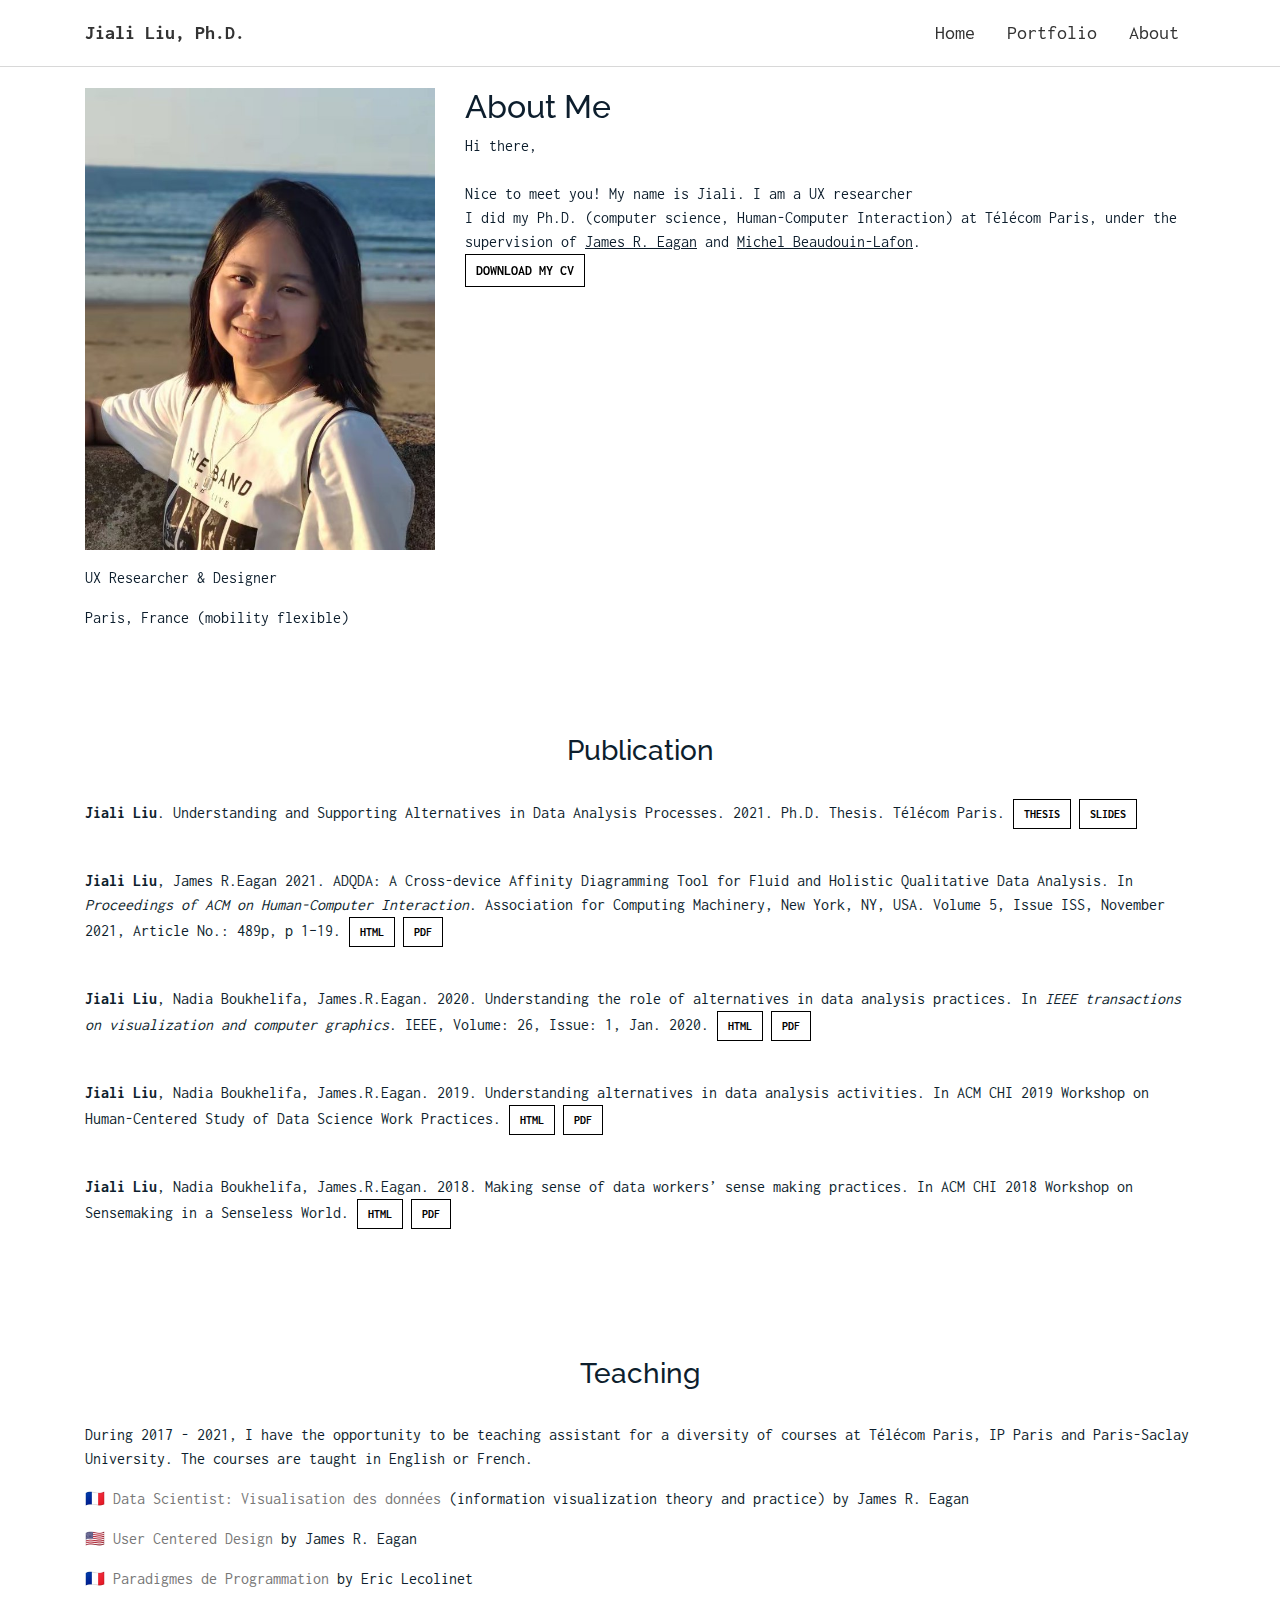
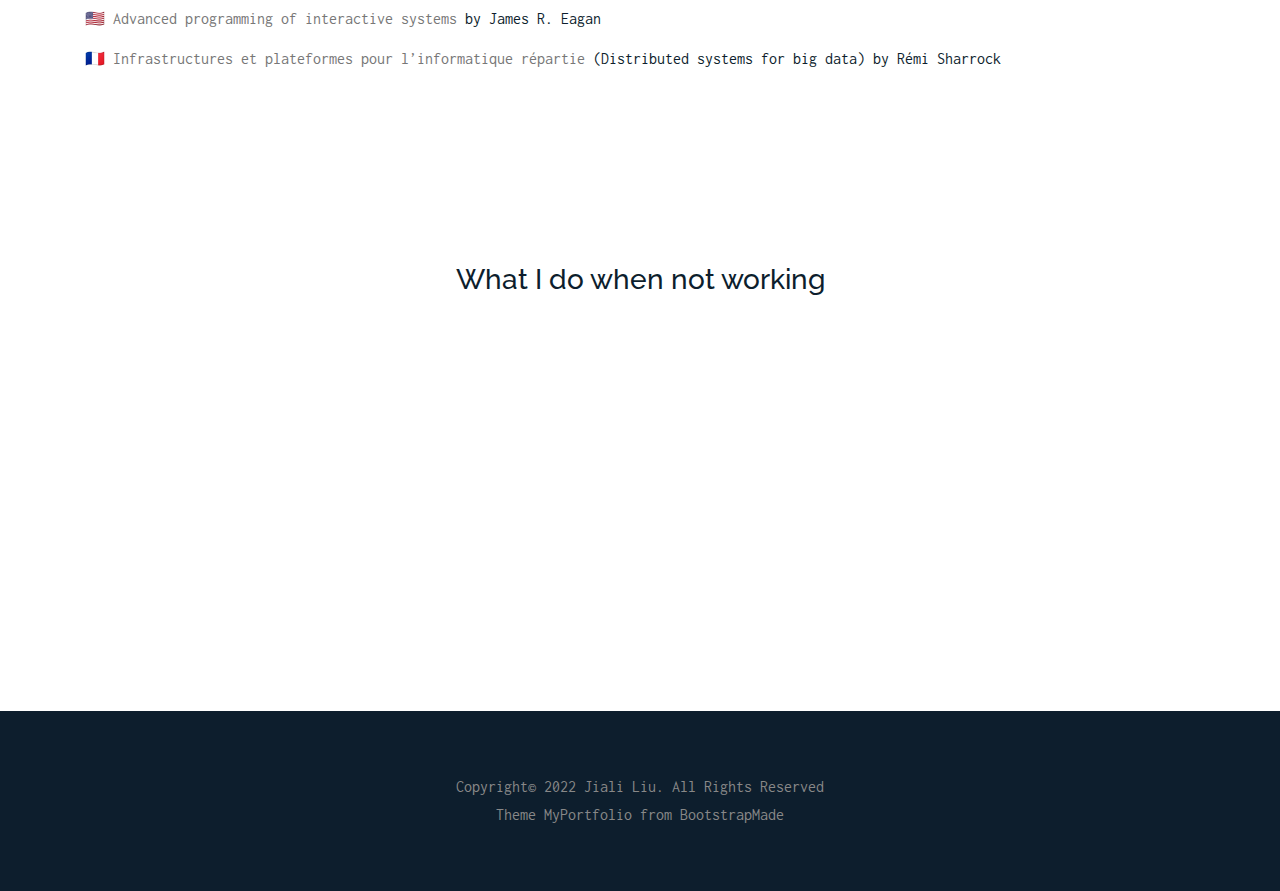
==== commit 4feab04d: "fix nav" ====
--- a/about.html
+++ b/about.html
@@ -46,10 +46,11 @@
 
 <script>
 $(function(){
-  $("#nav-placeholder").load("nav.html");
-  $("menu-about").attr('class', 'nav-item active');
-  $("menu-home").attr('class', 'nav-item');
-  $("#menu-portfolio").attr('class', 'nav-item');
+  $("#nav-placeholder").load("nav.html", () => {
+    $("#menu-about").attr('class', 'nav-item active');
+    $("#menu-home").attr('class', 'nav-item');
+    $("#menu-portfolio").attr('class', 'nav-item');
+  });
 
 });
 </script>
--- a/css/style.css
+++ b/css/style.css
@@ -35,17 +35,39 @@
 #section-intro {
   padding: 10rem 2rem 0 0 !important;
 }
+#elevator-pitch {
+  font-size: 18px;
+  margin-top: 1rem;
+}
 #my-skills {
   background-color: #F3F6E5;
 }
+
 #single-post {
     margin-top: 32px;
     letter-spacing: 2px;
 }
-#elevator-pitch {
-  font-size: 18px;
-  margin-top: 1rem;
-}
+
+.project-info {
+  padding-bottom: 1rem;
+}
+
+.project-info p {
+    color: #777;
+    font-size: 16px;
+    line-height: 28px;
+    word-spacing: 1px;
+    letter-spacing: 1px;
+}
+
+.project-content p {
+    color: #777;
+    font-size: 16px;
+    line-height: 28px;
+    word-spacing: 1px;
+    letter-spacing: 1px;
+}
+
 .site-section {
   padding: 5.5rem 0;
 }
@@ -74,6 +96,8 @@
   text-decoration: none;
   background: #000;
 }
+
+
 
 .filters a {
   color: #000;
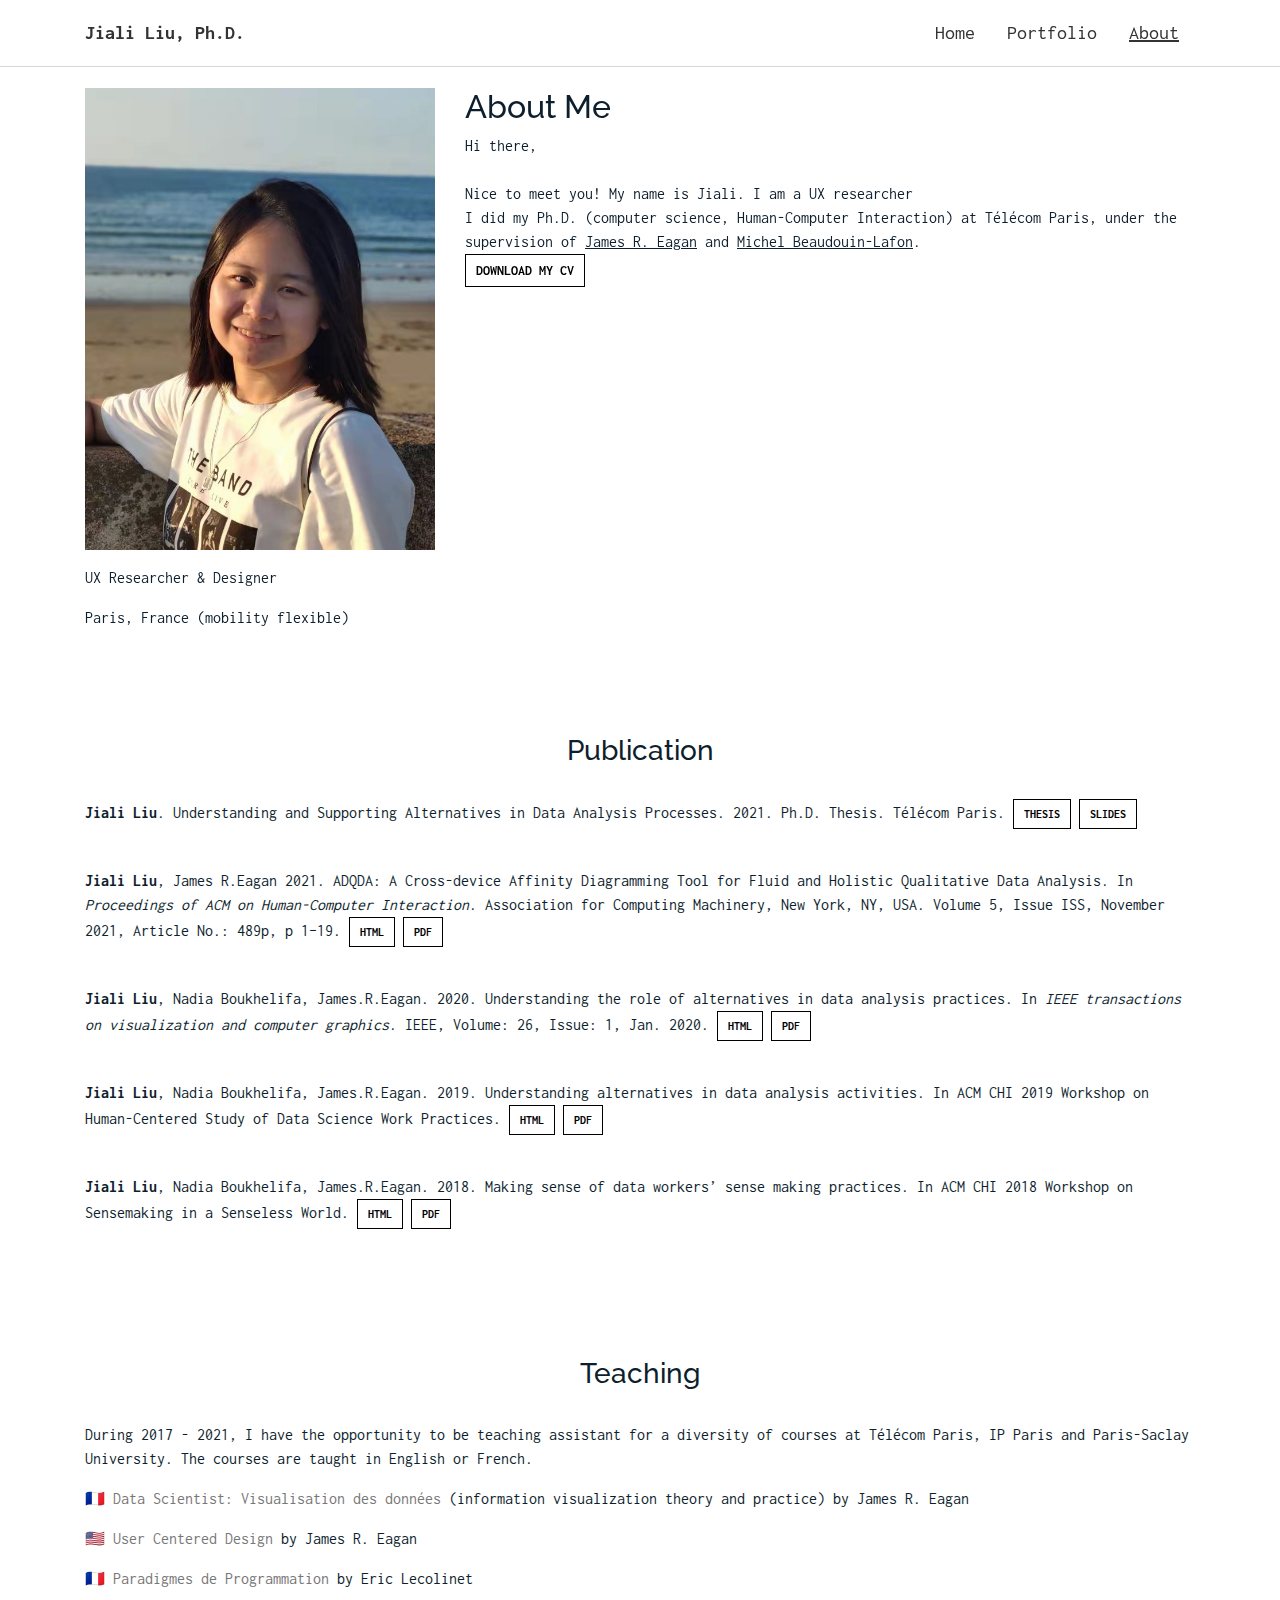
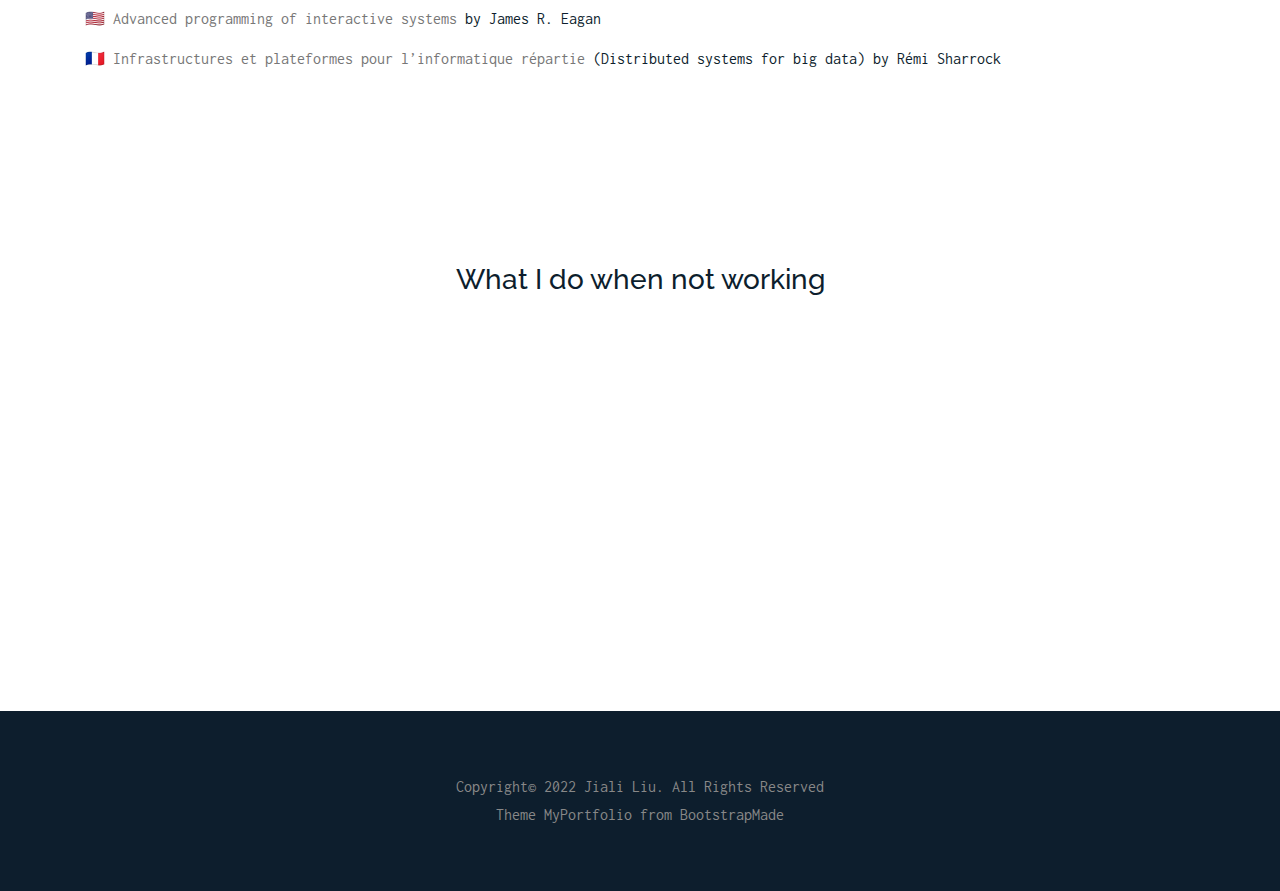
==== commit 8af9a6d3: "fix nav in about" ====
--- a/about.html
+++ b/about.html
@@ -183,7 +183,6 @@
 <script>
 $(function(){
   $("#footer-placeholder").load("footer.html");
-  console.log("hhhh");
 });
 </script>
 <!--end of footer-->
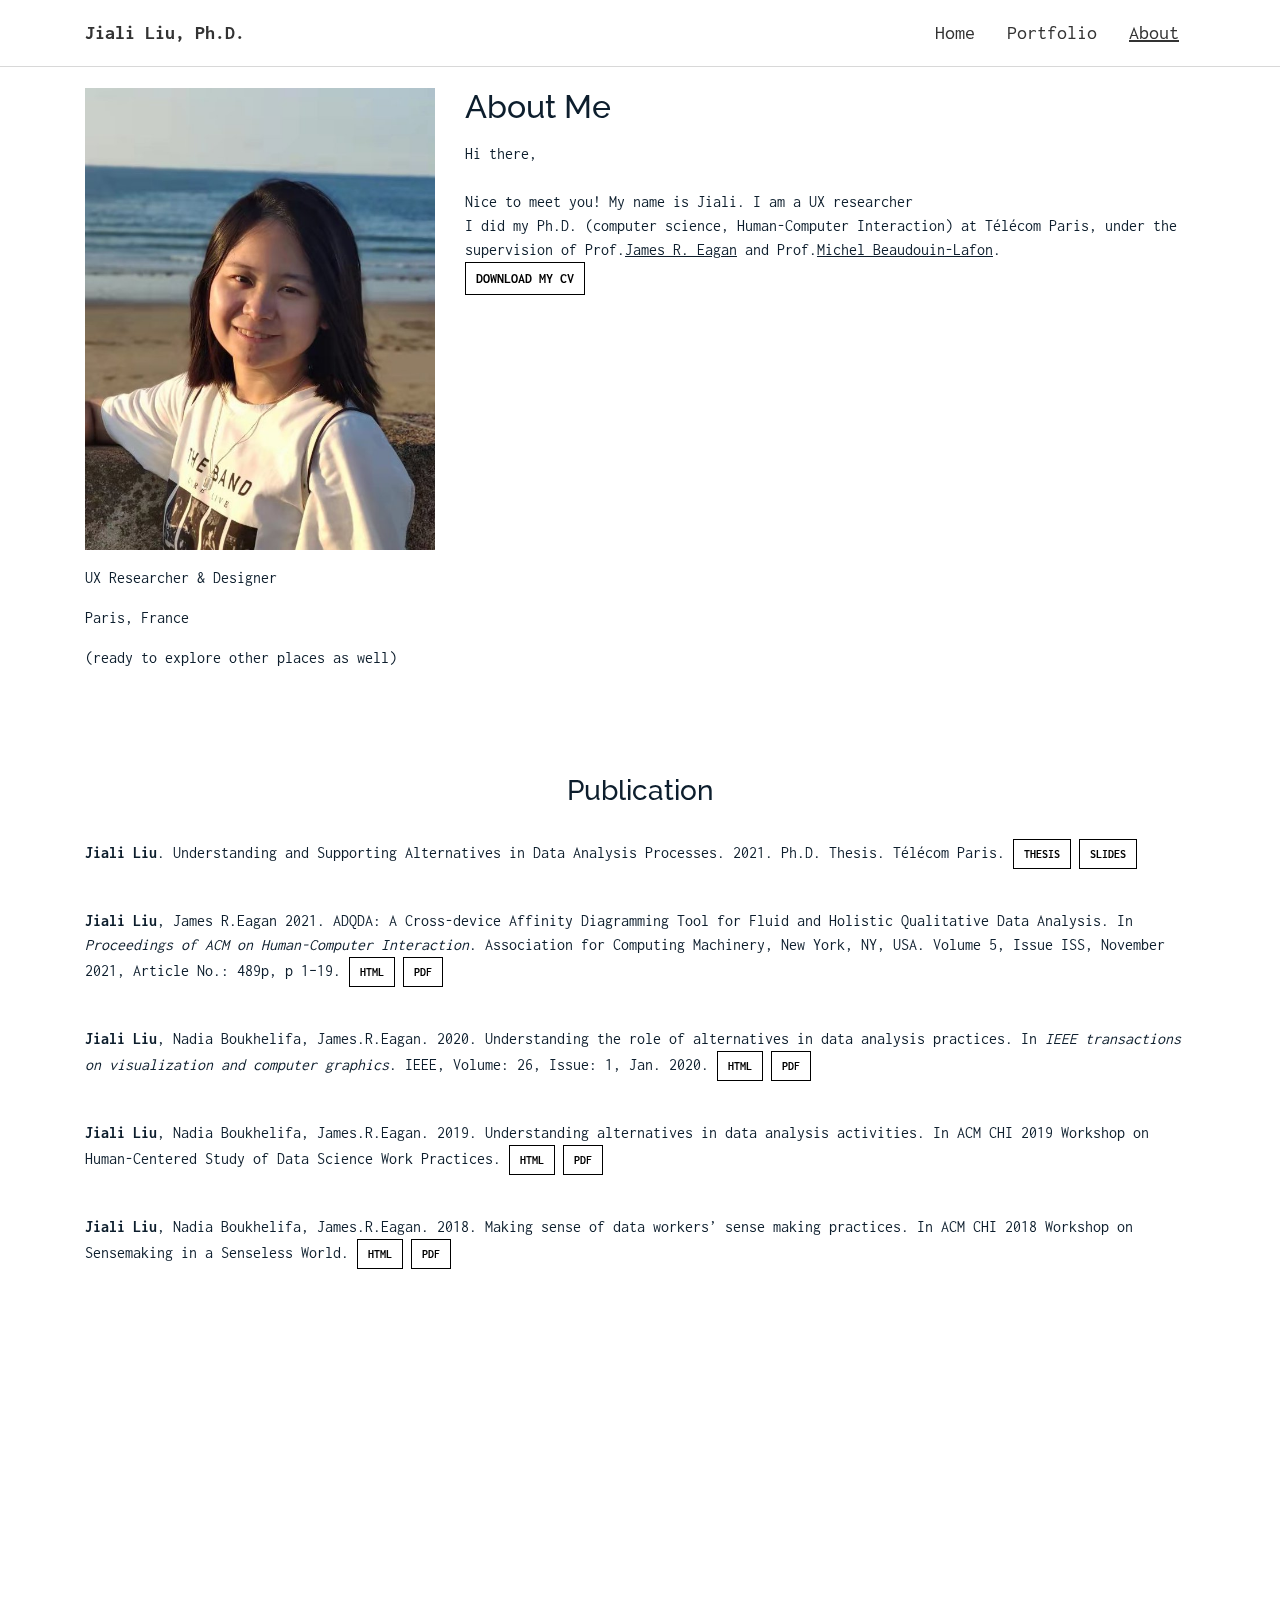
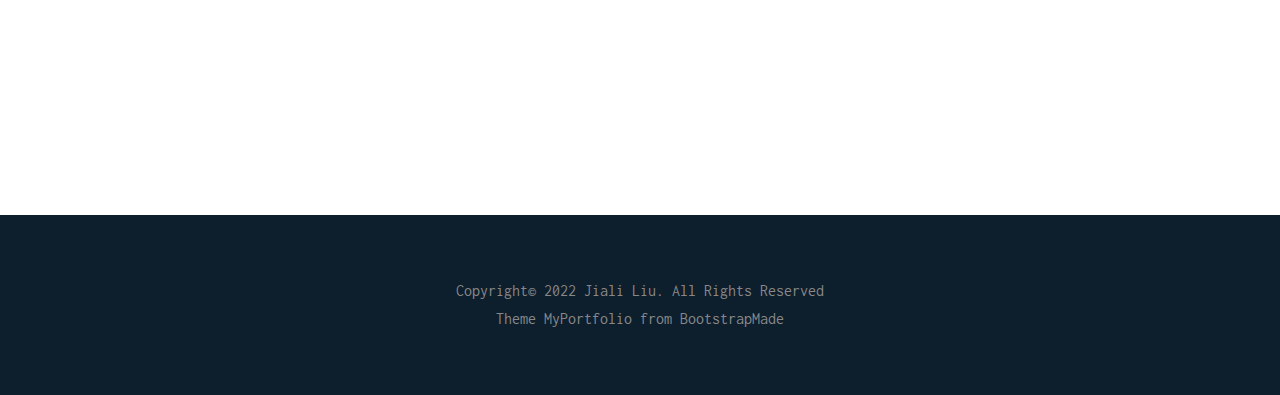
==== commit 1d8f6008: "refine" ====
--- a/about.html
+++ b/about.html
@@ -63,23 +63,26 @@
 
         <div class="row">
           <div class="col-md-8 ml-auto order-2" data-aos="fade-up">
+            <div id="self-intro">
             <h2>About Me</h2>
             <p class="mb-0">Hi there,</p>
             <br>
             <p class="mb-0">Nice to meet you! My name is Jiali. I am a UX researcher</p>
 
-            <p class="mb-0">I did my Ph.D. (computer science, Human-Computer Interaction) at Télécom Paris, under the supervision of
-            <u>James R. Eagan</u> and <u>Michel Beaudouin-Lafon</u>.</p>
+            <p class="mb-0">I did my Ph.D. (computer science, Human-Computer Interaction) at Télécom Paris,
+              under the supervision of Prof.<u>James R. Eagan</u> and Prof.<u>Michel Beaudouin-Lafon</u>.</p>
 
 
 
               <p><a href="#" class="getCV">Download my CV</a></p>
+            </div>
           </div>
 
           <div class="col-md-4 mb-4 mb-md-0" data-aos="fade-up">
             <p><img src="img/myphoto.jpeg" alt="Image" class="img-fluid "></p>
             <p>UX Researcher & Designer</p>
-            <p>Paris, France (mobility flexible)</p>
+            <p>Paris, France </p>
+            <p>(ready to explore other places as well)</p>
           </div>
 
         </div>
@@ -89,8 +92,7 @@
     <div class="site-section pb-0" id="my-publications">
         <div class="container">
           <div class="row">
-            <div class="wow fadeInUp col-md-offset-1 col-md-12 col-sm-offset-1 col-sm-12 animated" data-wow-delay="0.1s" style="visibility: visible; animation-delay: 0.1s; animation-name: fadeInUp;">
-            <div class="blog-thumb">
+            <div class="col-md-offset-1 col-md-12 col-sm-offset-1 col-sm-12" data-aos="fade-up">
               <div class="row justify-content-center text-center mb-4">
                 <div class="col-5">
                   <h2 class="h2 heading">Publication</h2>
@@ -117,7 +119,6 @@
                 <p><b>Jiali Liu</b>, Nadia Boukhelifa, James.R.Eagan. 2018. Making sense of data workers’ sense making practices. In ACM CHI 2018 Workshop on Sensemaking in a Senseless World.
                   <a href="https://hal.inrae.fr/hal-02734014" class="readmore">HTML </a> <a href="/img/pdf/liu_chiw_2018.pdf" class="readmore">pdf</a> </p> <br>
             </div>
-            </div>
 
           </div>
         </div>
@@ -126,14 +127,14 @@
     <div class="site-section" id="my-teaching">
         <div class="container">
           <div class="row">
-            <div class="wow fadeInUp col-md-offset-1 col-md-12 col-sm-offset-1 col-sm-12 animated" data-wow-delay="0.1s" style="visibility: visible; animation-delay: 0.1s; animation-name: fadeInUp;">
-            <div class="blog-thumb">
+            <div class="col-md-offset-1 col-md-12 col-sm-offset-1 col-sm-12" data-aos="fade-up">
+
               <div class="row justify-content-center text-center mb-4">
                 <div class="col-5">
                   <h2 class="h2 heading">Teaching</h2>
                 </div>
               </div>
-              <p>During 2017 - 2021, I have the opportunity to be teaching assistant for a diversity of courses at Télécom Paris, IP Paris and Paris-Saclay University.
+              <p>During 2018 - 2021, I have the opportunity to be teaching assistant for a diversity of courses at Télécom Paris, IP Paris and Paris-Saclay University.
                 The courses are taught in English or French.</p>
                   <p> 🇫🇷 <a href="https://perso.telecom-paristech.fr/eagan/class/ces-ds/">Data Scientist: Visualisation des données </a> (information visualization theory and practice) by James R. Eagan</p>
 
@@ -149,14 +150,14 @@
                   <p> 🇫🇷 <a href="https://perso.telecom-paristech.fr/eagan/class/advUI/">Infrastructures et plateformes pour l’informatique répartie </a> (Distributed systems for big data) by Rémi Sharrock
                   </p>
               </ul>
+
             </div>
-            </div>
 
           </div>
         </div>
     </div>
 
-    <div class="site-section">
+    <!--<div class="site-section">
       <div class="container">
         <div class="row justify-content-center text-center mb-4">
           <div class="col-12">
@@ -172,7 +173,7 @@
 
         </div>
       </div>
-    </div>
+    </div>-->
 
 
   </main>
--- a/css/style.css
+++ b/css/style.css
@@ -47,7 +47,13 @@
     margin-top: 32px;
     letter-spacing: 2px;
 }
-
+#self-intro h2 {
+  margin-bottom: 1rem;
+}
+
+#self-intro p {
+  margin-bottom: 1rem;
+}
 .project-info {
   padding-bottom: 1rem;
 }
@@ -156,7 +162,7 @@
   left: 0;
   right: 0;
   bottom: 0;
-  background: rgba(0, 0, 0, 0.4);
+  background: rgba(0, 0, 0, 0.8);
   visibility: hidden;
   opacity: 0;
   transition: .3s all ease-in-out;
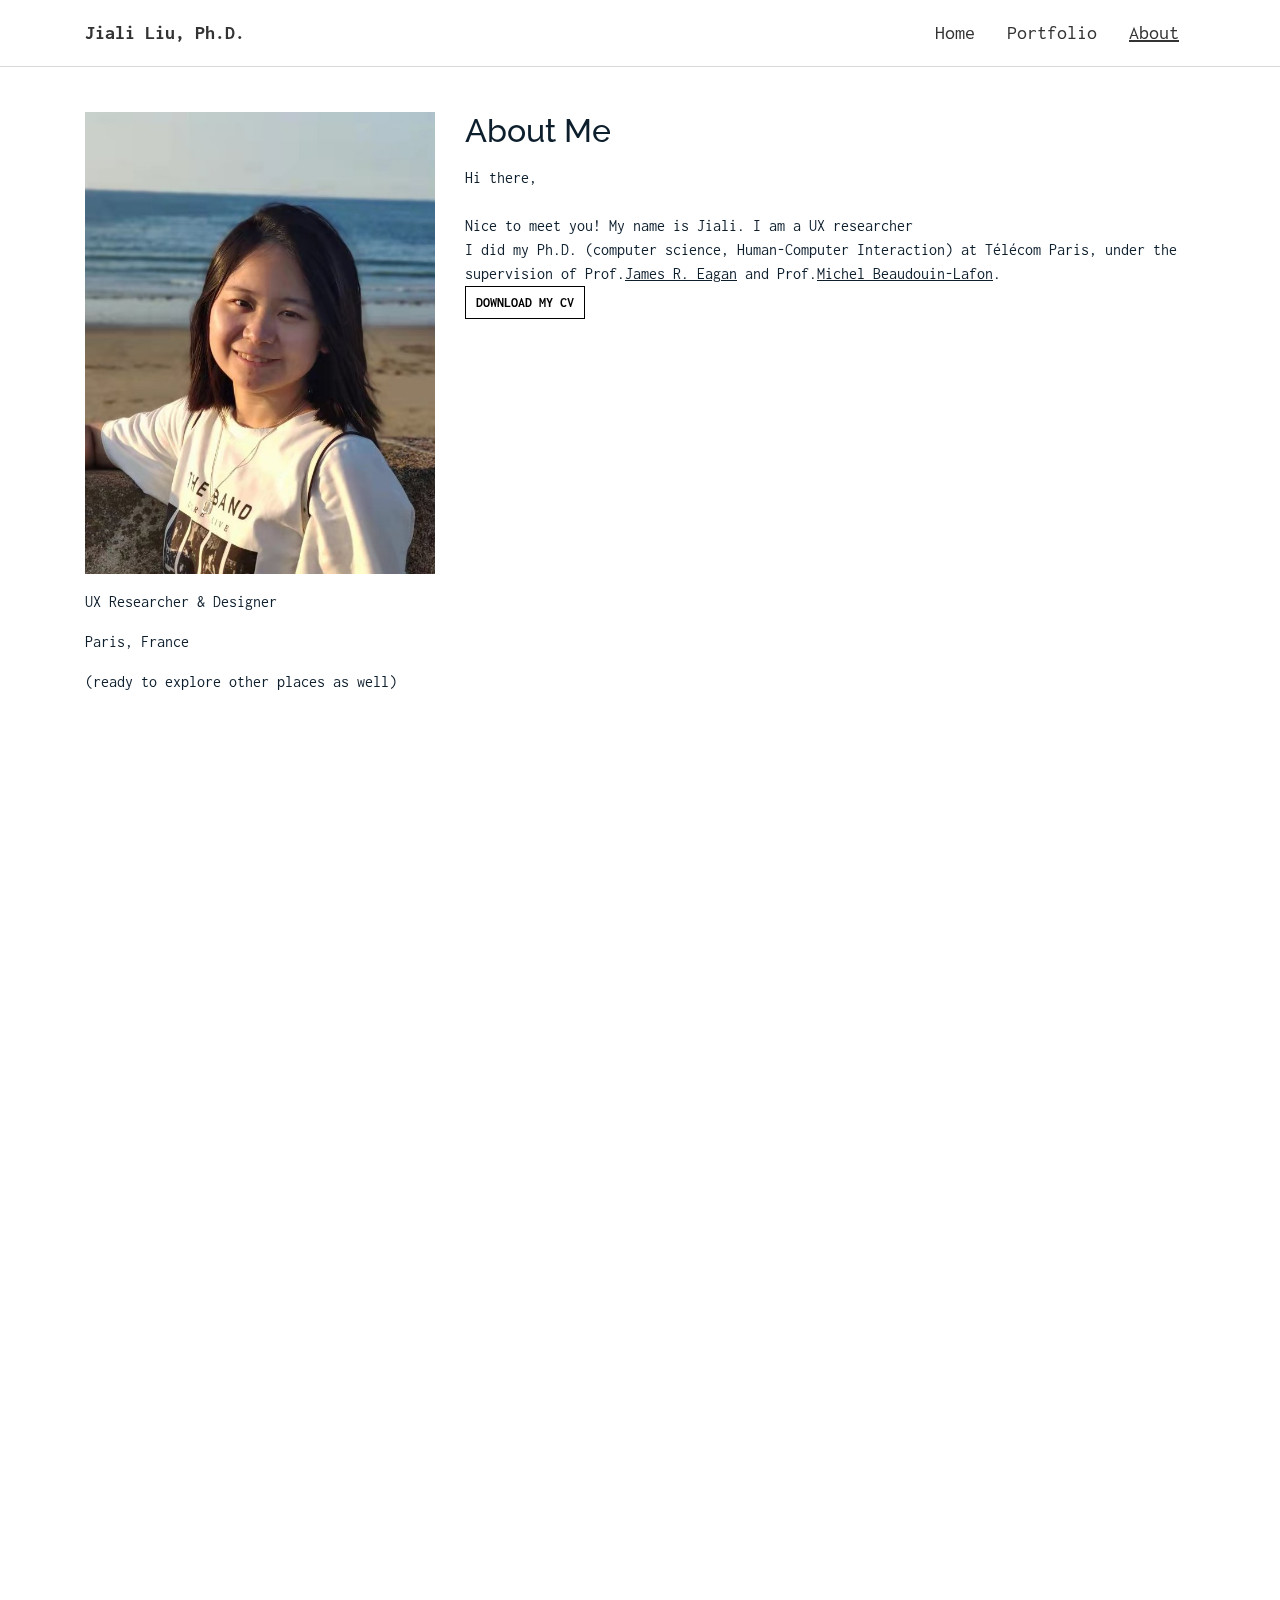
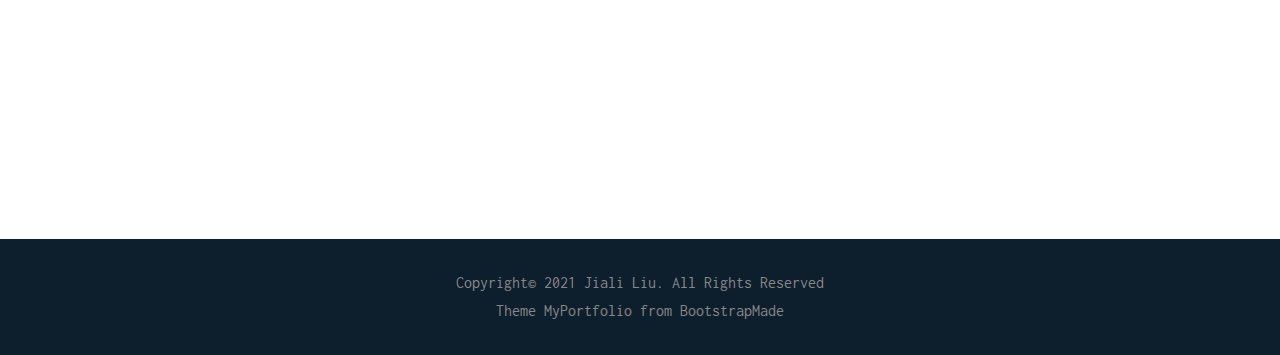
==== commit 973956a4: "change padding" ====
--- a/about.html
+++ b/about.html
@@ -51,14 +51,13 @@
     $("#menu-home").attr('class', 'nav-item');
     $("#menu-portfolio").attr('class', 'nav-item');
   });
-
 });
 </script>
 <!--end of Navigation bar-->
 
   <main id="main">
 
-    <div class="site-section pb-0 site-portfolio">
+    <div class="site-section pb-0 pt-7">
       <div class="container">
 
         <div class="row">
--- a/css/style.css
+++ b/css/style.css
@@ -31,9 +31,14 @@
 .font-heading {
   font-family: "Raleway", sans-serif;
 }
-
-#section-intro {
-  padding: 10rem 2rem 0 0 !important;
+.pt-10 {
+  padding-top: 10rem!important;
+}
+.pt-2 {
+  padding-top: 2.5rem!important;
+}
+.pt-7 {
+  padding-top: 7rem!important;
 }
 #elevator-pitch {
   font-size: 18px;
@@ -598,7 +603,7 @@
 }
 
 .footer {
-  padding: 4rem 0 4rem 0;
+  padding: 2rem 0 2rem 0;
   background: #0d1e2d;
   text-align: center;
 }
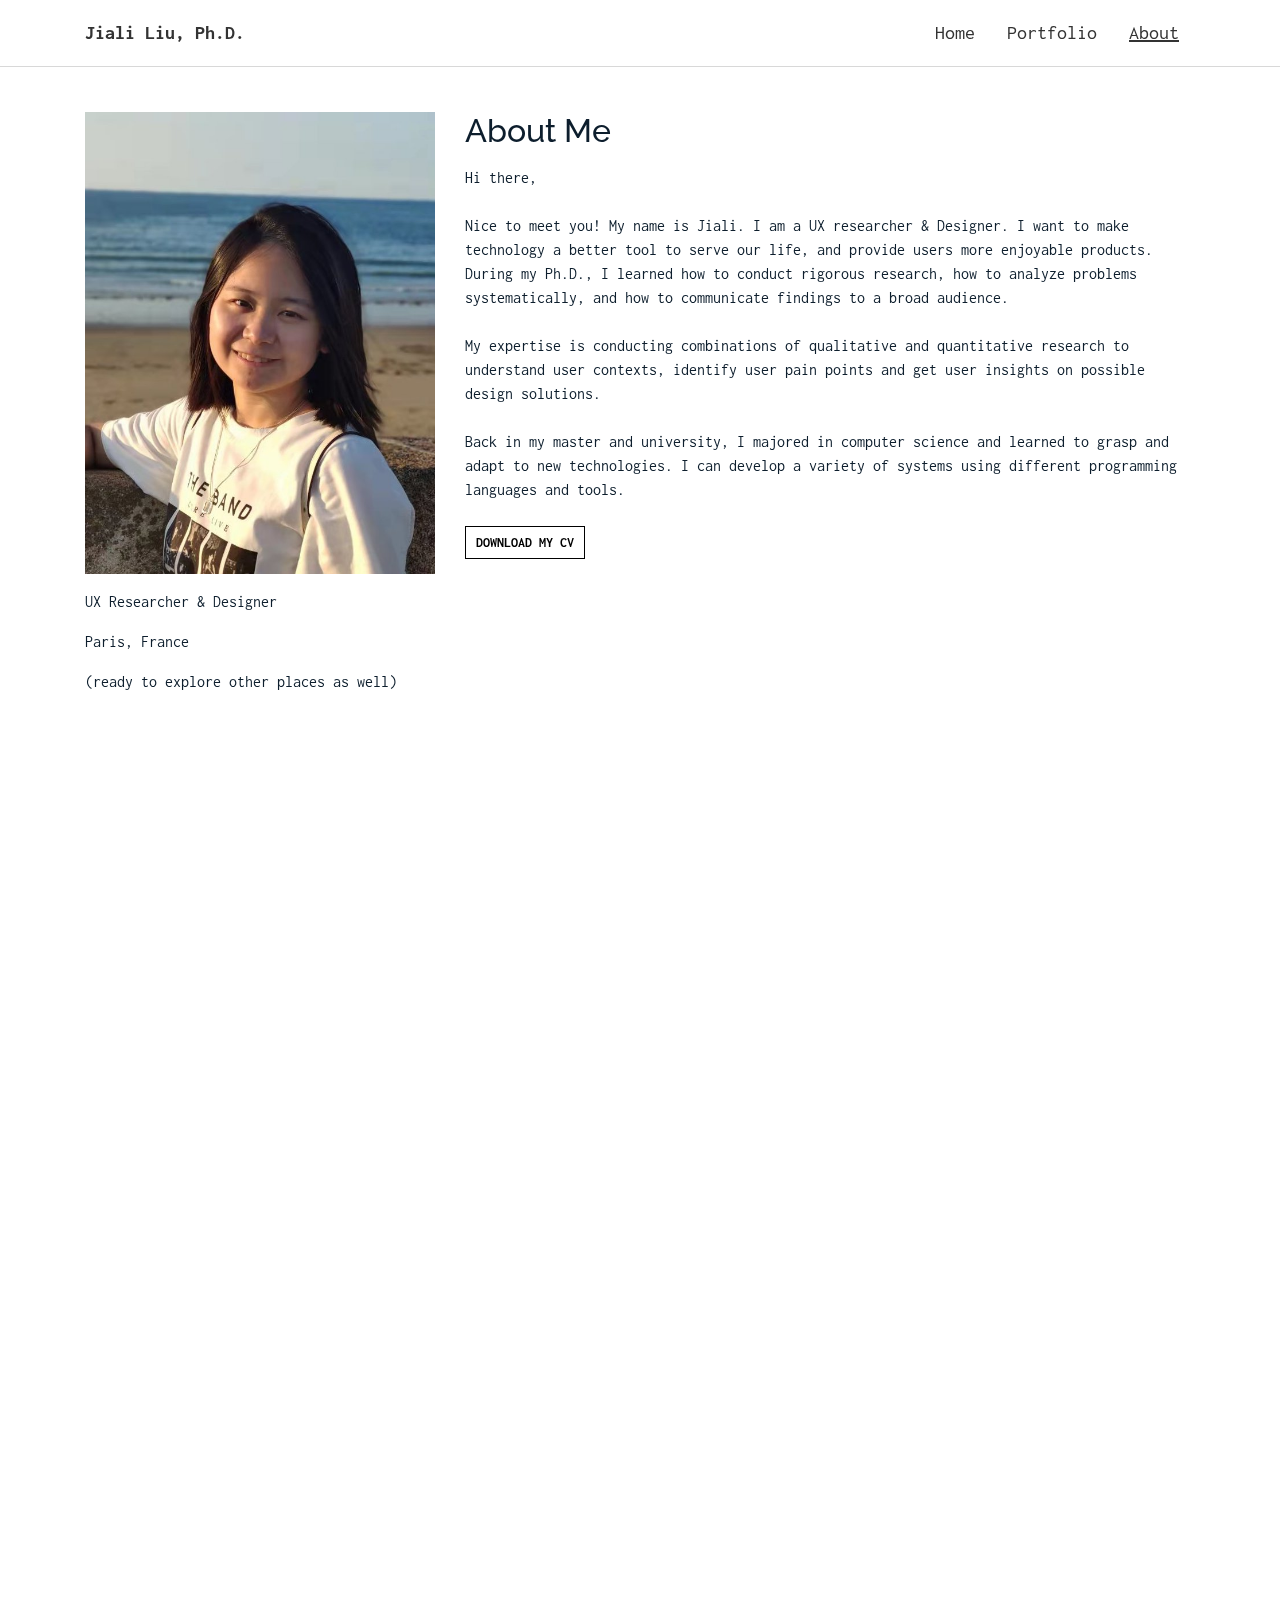
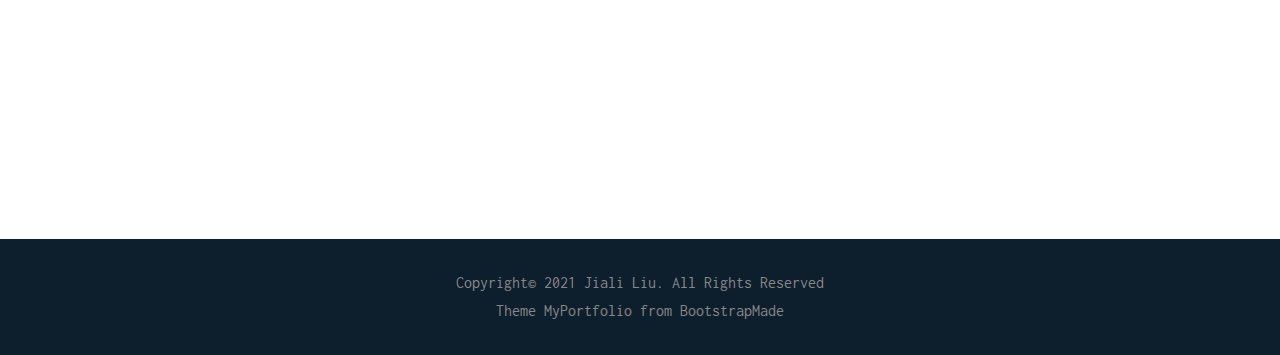
==== commit 65bba3ac: "about me" ====
--- a/about.html
+++ b/about.html
@@ -66,13 +66,17 @@
             <h2>About Me</h2>
             <p class="mb-0">Hi there,</p>
             <br>
-            <p class="mb-0">Nice to meet you! My name is Jiali. I am a UX researcher</p>
-
-            <p class="mb-0">I did my Ph.D. (computer science, Human-Computer Interaction) at Télécom Paris,
-              under the supervision of Prof.<u>James R. Eagan</u> and Prof.<u>Michel Beaudouin-Lafon</u>.</p>
-
-
-
+            <p class="mb-0">Nice to meet you! My name is Jiali. I am a UX researcher & Designer.
+              I want to make technology a better tool to serve our life, and provide users more enjoyable products.
+              During my Ph.D., I learned how to conduct rigorous research, how to analyze problems systematically,
+              and how to communicate findings to a broad audience.</p>
+              <br>
+              <p class="mb-0">My expertise is conducting combinations of qualitative and quantitative research to understand user contexts, identify user pain points
+              and get user insights on possible design solutions.</p>
+              <br>
+              <p class="mb-0">Back in my master and university, I majored in computer science and learned to grasp and adapt to new technologies.
+                I can develop a variety of systems using different programming languages and tools. </p>
+              <br>
               <p><a href="#" class="getCV">Download my CV</a></p>
             </div>
           </div>
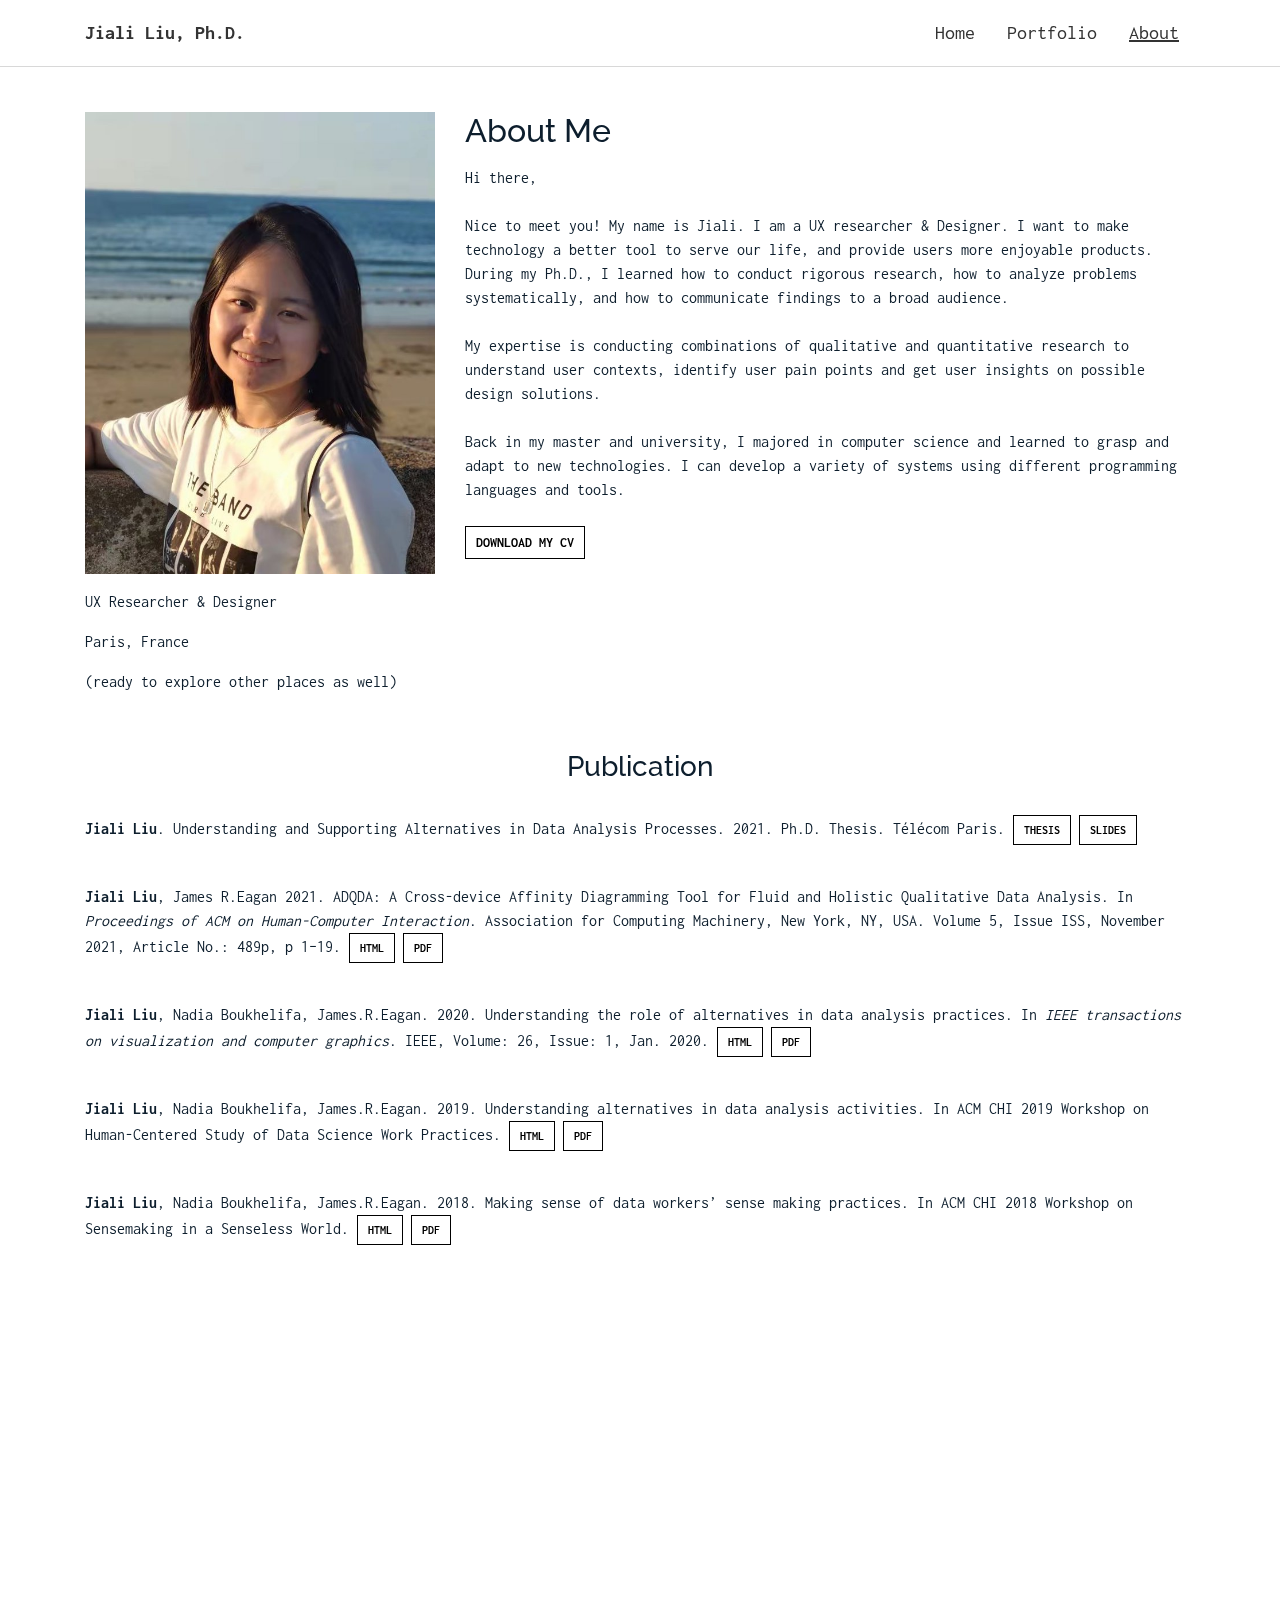
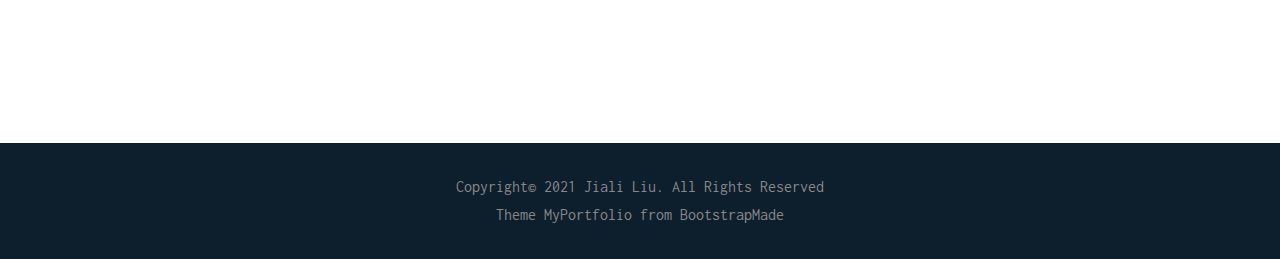
==== commit bff45dbc: "change section gapping" ====
--- a/about.html
+++ b/about.html
@@ -92,7 +92,7 @@
       </div>
     </div>
 
-    <div class="site-section pb-0" id="my-publications">
+    <div class="site-section pb-0 pt-2" id="my-publications">
         <div class="container">
           <div class="row">
             <div class="col-md-offset-1 col-md-12 col-sm-offset-1 col-sm-12" data-aos="fade-up">
@@ -127,7 +127,7 @@
         </div>
     </div>
 
-    <div class="site-section" id="my-teaching">
+    <div class="site-section pt-2" id="my-teaching">
         <div class="container">
           <div class="row">
             <div class="col-md-offset-1 col-md-12 col-sm-offset-1 col-sm-12" data-aos="fade-up">
